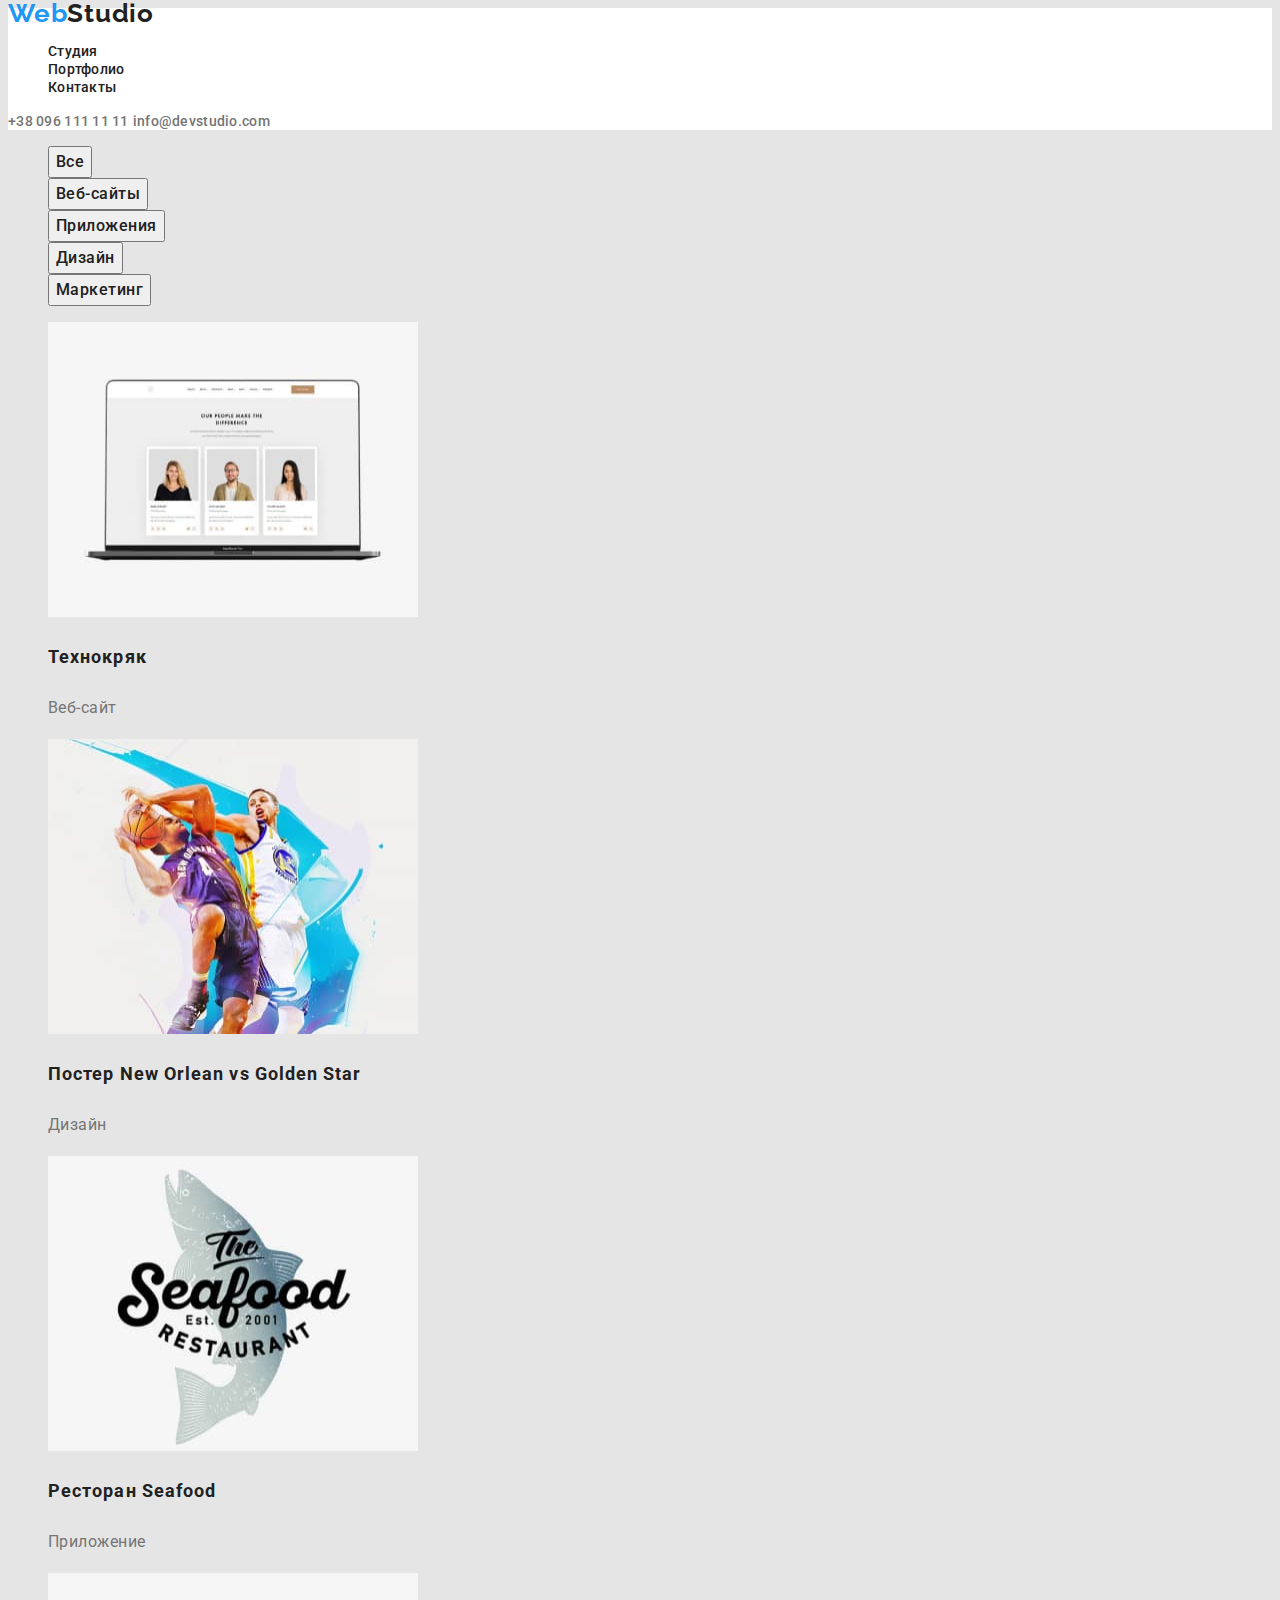
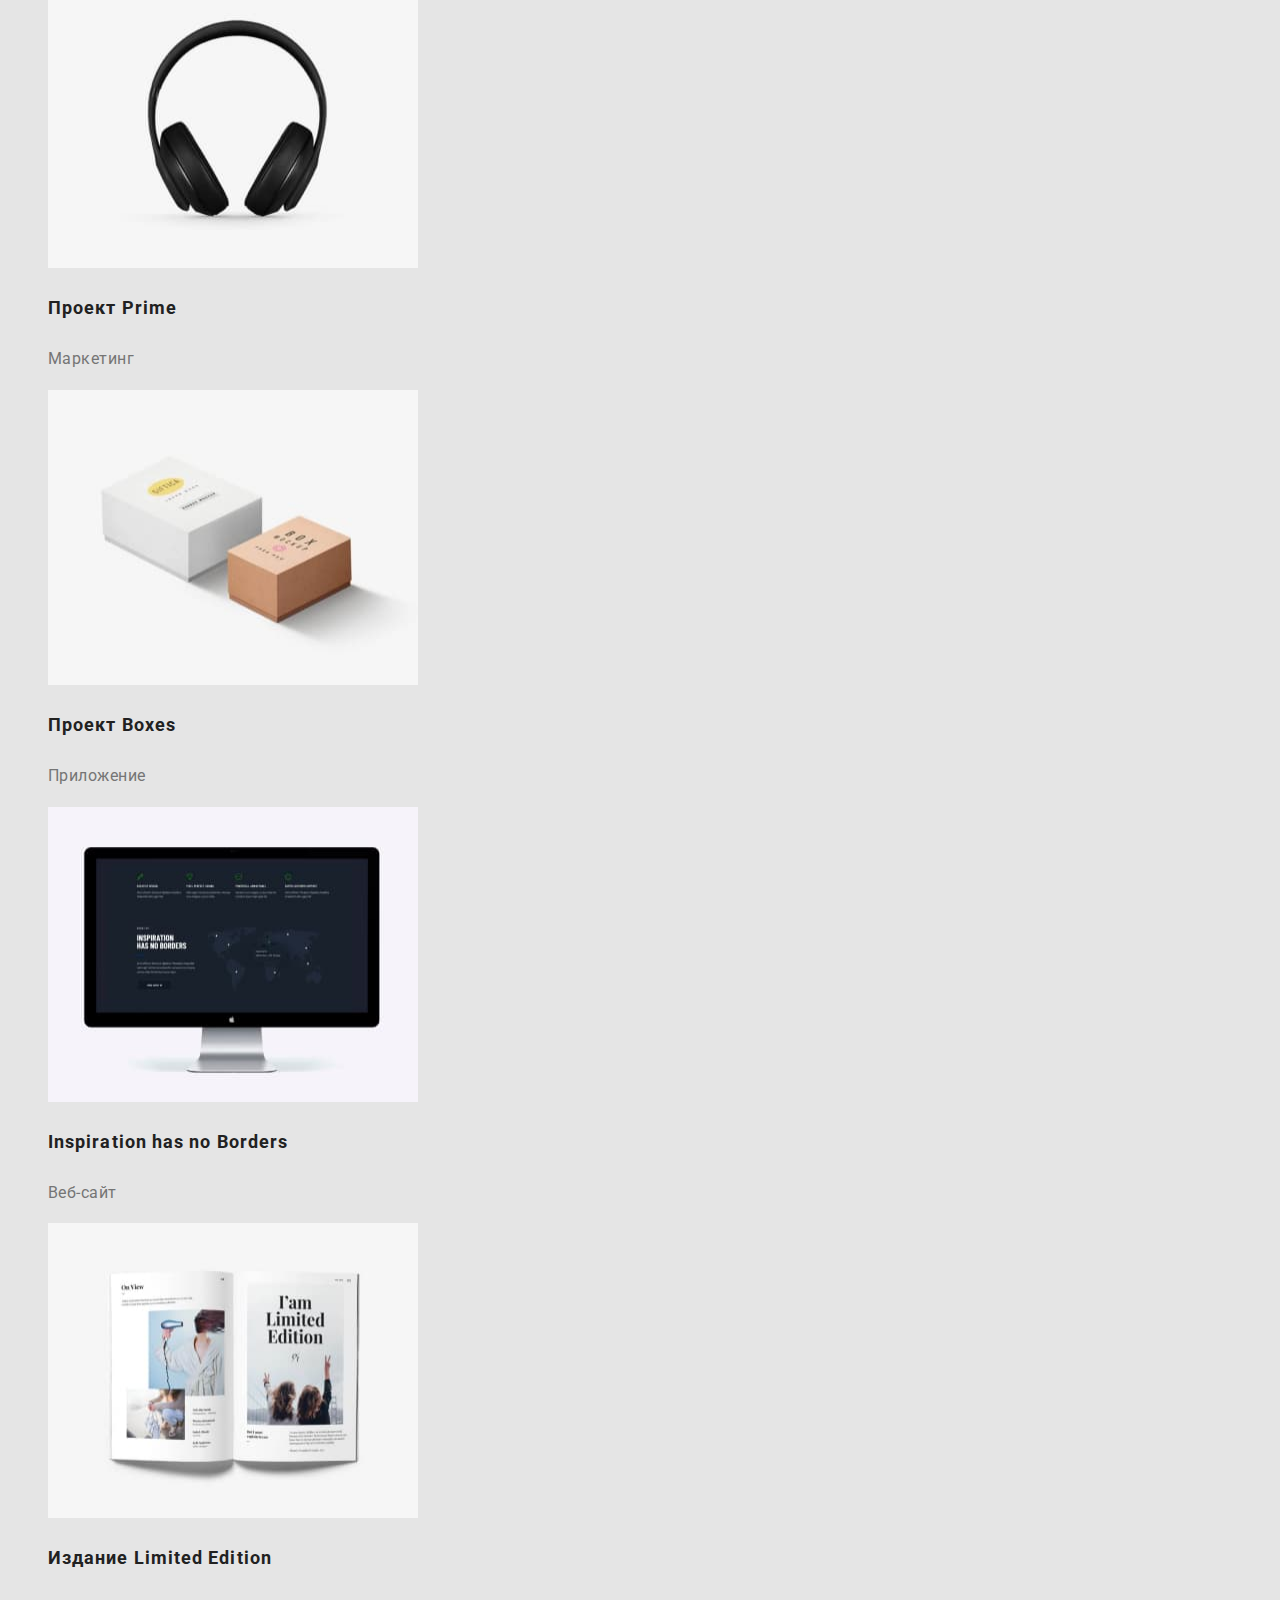
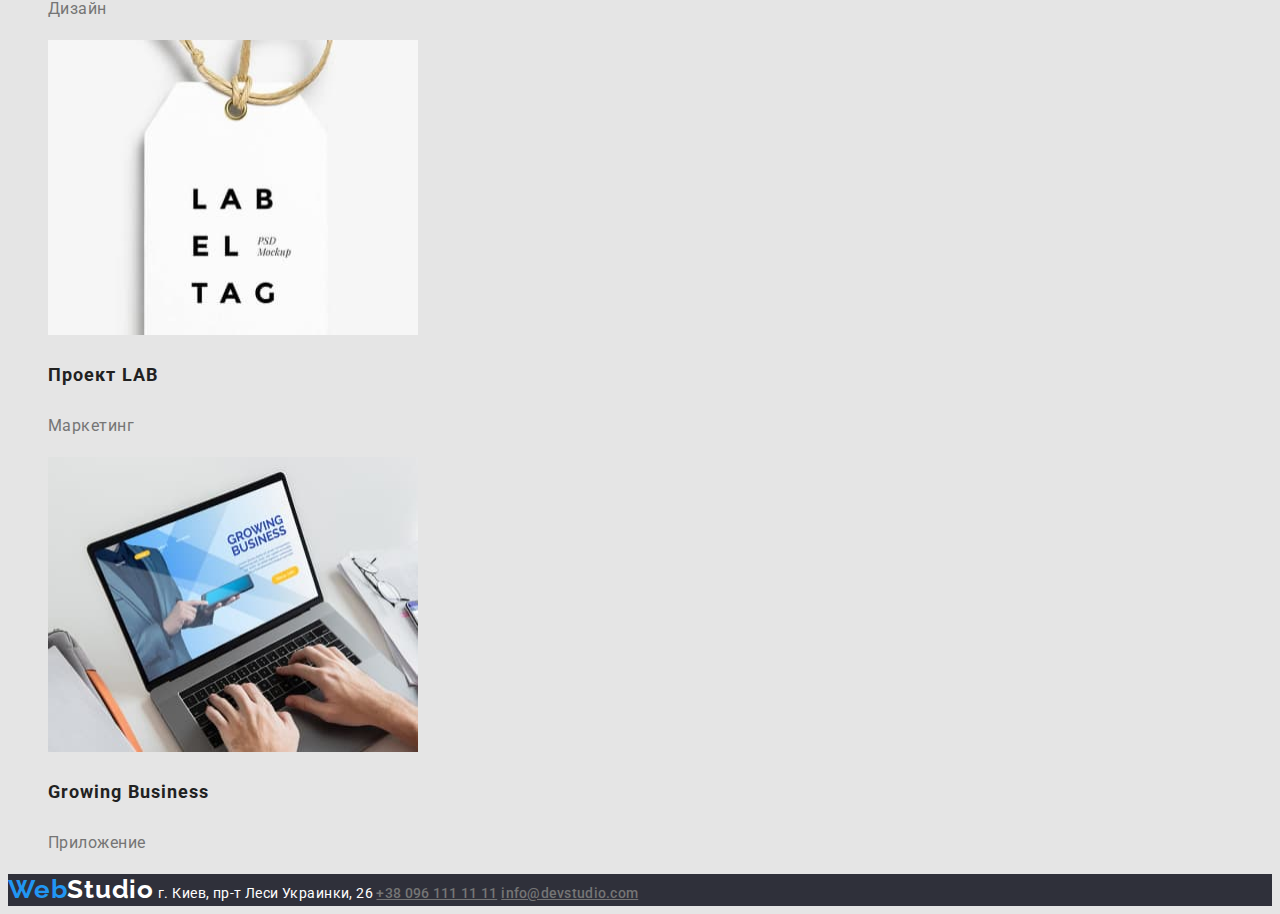
==== portfolio.html @ 03fbde56 "add portfolio styles" ====
<!DOCTYPE html>
<html lang="ru">
<head>
    <meta charset="UTF-8">
    <meta http-equiv="X-UA-Compatible" content="IE=edge">
    <meta name="viewport" content="width=device-width, initial-scale=1.0">
    <title>WebStudio</title>
    <link rel="preconnect" href="https://fonts.googleapis.com">
    <link rel="preconnect" href="https://fonts.gstatic.com" crossorigin>
    <link href="https://fonts.googleapis.com/css2?family=Raleway:wght@700&family=Roboto:wght@400;500;700;900&display=swap"
        rel="stylesheet">
    <link rel="stylesheet" href="./css/styles.css">
</head>
<body>
    <header class="header">
        <a class="link logo" href=""><span class="logo-color">Web</span>Studio</a>
        <nav class="header-nav">
            <ul class="list header-list">
                <li class="header-item"><a class="link header-link" href="/index.html">Студия</a></li>
                <li class="header-item"><a class="link header-link" href="/portfolio.html">Портфолио</a></li>
                <li class="header-item"><a class="link header-link" href="">Контакты</a></li>
            </ul>
        </nav>
    
        <div>
    
            <a class="link link-tel" href="tel:+38 096 111 11 11">+38 096 111 11 11</a>
            <a class="link link-mail" href="info@devstudio.com">info@devstudio.com</a>
        </div>
    
    </header>


    <main class="portfolio">
        <section>
            <ul class="list">
                <li><button type="button" class="portfolio-btn" >Все</button></li>
                <li><button type="button" class="portfolio-btn" >Веб-сайты</button></li>
                <li><button type="button" class="portfolio-btn" >Приложения</button></li>
                <li><button type="button" class="portfolio-btn" >Дизайн</button></li>
                <li><button type="button" class="portfolio-btn" >Маркетинг</button></li>
            </ul>
        </section>

        <section>
            <ul class="list">
                <li>
                    <img src="./images/notebook.jpg" alt="notebook" width="370" height="295">
                    <p class="portfolio-title" >Технокряк</p>
                    <p class="portfolio-text" >Веб-сайт</p>
                </li>
                <li>
                    <img src="./images/basketball.jpg" alt="basketball" width="370" height="295">
                    <p class="portfolio-title" >Постер New Orlean vs Golden Star</p>
                    <p class="portfolio-text" >Дизайн</p>
                </li>
                <li>
                    <img src="./images/restaurant.jpg" alt="restaurant" width="370" height="295">
                    <p class="portfolio-title" >Ресторан Seafood</p>
                    <p class="portfolio-text" >Приложение</p>
                </li>
                <li>
                    <img src="./images/earphone.jpg" alt="earphone" width="370" height="295">
                    <p class="portfolio-title" >Проект Prime</p>
                    <p class="portfolio-text" >Маркетинг</p>
                </li>
                <li>
                    <img src="./images/boxes.jpg" alt="boxes" width="370" height="295">
                    <p class="portfolio-title" >Проект Boxes</p>
                    <p class="portfolio-text" >Приложение</p>
                </li>
                <li>
                    <img src="./images/monitor.jpg" alt="monitor" width="370" height="295">
                    <p class="portfolio-title" >Inspiration has no Borders</p>
                    <p class="portfolio-text" >Веб-сайт</p>
                </li>
                <li>
                    <img src="./images/book.jpg" alt="book" width="370" height="295">
                    <p class="portfolio-title" >Издание Limited Edition</p>
                    <p class="portfolio-text" >Дизайн</p>
                </li>
                <li>
                    <img src="./images/label.jpg" alt="label" width="370" height="295">
                    <p class="portfolio-title" >Проект LAB</p>
                    <p class="portfolio-text" >Маркетинг</p>
                </li>
                <li>
                    <img src="./images/netbook.jpg" alt="netbook" width="370" height="295">
                    <p class="portfolio-title" >Growing Business</p>
                    <p class="portfolio-text" >Приложение</p>
                </li>
                
            </ul>
        </section>

    </main>


    <footer class="footer">
        <a class="link footer-logo" href=""><span class="logo-color">Web</span>Studio</a>
        <a class="link-adress">г. Киев, пр-т Леси Украинки, 26</address>
    
            <a class="link-tel" href="tel:+38 096 111 11 11">+38 096 111 11 11</a>
    
            <a class="link-mail" href="info@devstudio.com">info@devstudio.com</a>
    
    </footer>
</body>
</html>
---- css/styles.css ----
.list {
  list-style: none;
}

.link {
  text-decoration: none;
}

:root {
  --header-color: #212121;
  --first-title-color: #ffffff;
  --second-title-color: #212121;
  --accent-color: #2196f3;
  --logo-color: #2196f3;
}

body {
  background-color: #e5e5e5;
}

/* -------------------------Header----------------------- */

.header {
  background-color: white;
}

.logo {
  font-family: Raleway;
  font-style: normal;
  font-weight: bold;
  font-size: 26px;
  line-height: 1.19px;

  letter-spacing: 0.03em;

  color: var(--header-color);
}

.logo-color {
  color: var(--logo-color);
}

.header-link {
  font-family: Roboto;
  font-style: normal;
  font-weight: 500;
  font-size: 14px;
  line-height: 1.14;
  letter-spacing: 0.02em;

  color: #212121;
}

.link-tel,
.link-mail {
  color: #757575;
  font-family: Roboto;
  font-style: normal;
  font-weight: 500;
  font-size: 14px;
  line-height: 1.14;
  letter-spacing: 0.02em;
}

.header-link:hover,
.header-link:focus,
.link-tel:hover,
.link-mail:hover {
  color: var(--accent-color);
}

.link-mail {
}

.link-tel {
}

.under-header {
  background-color: #2f303a;
}

.under-header-h1 {
  font-family: Roboto;
  font-style: normal;
  font-weight: 900;
  font-size: 44px;
  line-height: 1.36;
  text-align: center;
  letter-spacing: 0.06em;
  text-transform: uppercase;
  color: var(--first-title-color);
}

.under-header-btn {
  font-family: Roboto;
  font-style: normal;
  font-weight: bold;
  font-size: 16px;
  line-height: 1.87px;
  display: flex;
  align-items: center;
  text-align: center;
  letter-spacing: 0.06em;
  background-color: var(--accent-color);
  color: var(--first-title-color);
}

.under-header-btn:hover {
  background-color: #188ce8;
}

.section-item {
  font-family: Roboto;
  font-style: normal;
  font-weight: bold;
  font-size: 14px;
  line-height: 1.14px;
  letter-spacing: 0.03em;
  text-transform: uppercase;

  color: var(--second-title-color);
}

.section-text {
  font-family: Roboto;
  font-style: normal;
  font-weight: normal;
  font-size: 14px;
  line-height: 1.71px;

  letter-spacing: 0.03em;

  color: #757575;
}

.activity-title {
  font-family: Roboto;
  font-style: normal;
  font-weight: bold;
  font-size: 36px;
  line-height: 42px;
  text-align: center;
  letter-spacing: 0.03em;

  color: var(--second-title-color);
}

.team-title {
  font-family: Roboto;
  font-style: normal;
  font-weight: bold;
  font-size: 36px;
  line-height: 1.17;
  text-align: center;
  letter-spacing: 0.03em;

  color: var(--second-title-color);
}

.team-name {
  font-family: Roboto;
  font-style: normal;
  font-weight: 500;
  font-size: 16px;
  line-height: 1.19;
  text-align: center;
  letter-spacing: 0.03em;

  color: var(--second-title-color);
}

.team-position {
  font-family: Roboto;
  font-style: normal;
  font-weight: normal;
  font-size: 16px;
  line-height: 1.19px;
  text-align: center;
  letter-spacing: 0.03em;

  color: #757575;
}

/*--------------------FOOTER-----------------------*/

.footer {
  background-color: #2f303a;
}

.footer-logo {
  font-family: Raleway;
  font-style: normal;
  font-weight: bold;
  font-size: 26px;
  line-height: 1.19;
  letter-spacing: 0.03em;
  color: var(--first-title-color);
}

.footer {
  color: var(--second-title-color);
}

.link-adress {
  font-family: Roboto;
  font-style: normal;
  font-weight: normal;
  font-size: 14px;
  line-height: 1.71;
  letter-spacing: 0.03em;

  color: var(--first-title-color);
}

.footer link-tel,
.footer link-mail {
  font-family: Roboto;
  font-style: normal;
  font-weight: normal;
  font-size: 14px;
  line-height: 1.71px;

  letter-spacing: 0.03em;

  color: rgba(255, 255, 255, 0.6);
}

.footer-link-tel:hover,
.footer-link-mail:hover {
  color: var(--accent-color);
}

/*----------------------------PORTFOLIO----------------------------------*/

.portfolio-title {
  font-family: Roboto;
  font-style: normal;
  font-weight: bold;
  font-size: 18px;
  line-height: 2;
  letter-spacing: 0.06em;

  color: #212121;
}

.portfolio-text {
  font-family: Roboto;
  font-style: normal;
  font-weight: normal;
  font-size: 16px;
  line-height: 1.87;
  letter-spacing: 0.03em;

  color: #757575;
}

.portfolio-btn {
  font-family: Roboto;
  font-style: normal;
  font-weight: 500;
  font-size: 16px;
  line-height: 26px;
  /* identical to box height, or 162% */

  text-align: center;
  letter-spacing: 0.03em;

  color: #212121;
}

.portfolio-btn:hover {
  color: #ffffff;
  background: #2196f3;
  box-shadow: 0px 3px 1px rgba(0, 0, 0, 0.1), 0px 1px 2px rgba(0, 0, 0, 0.08),
    0px 2px 2px rgba(0, 0, 0, 0.12);
  border-radius: 4px;
}
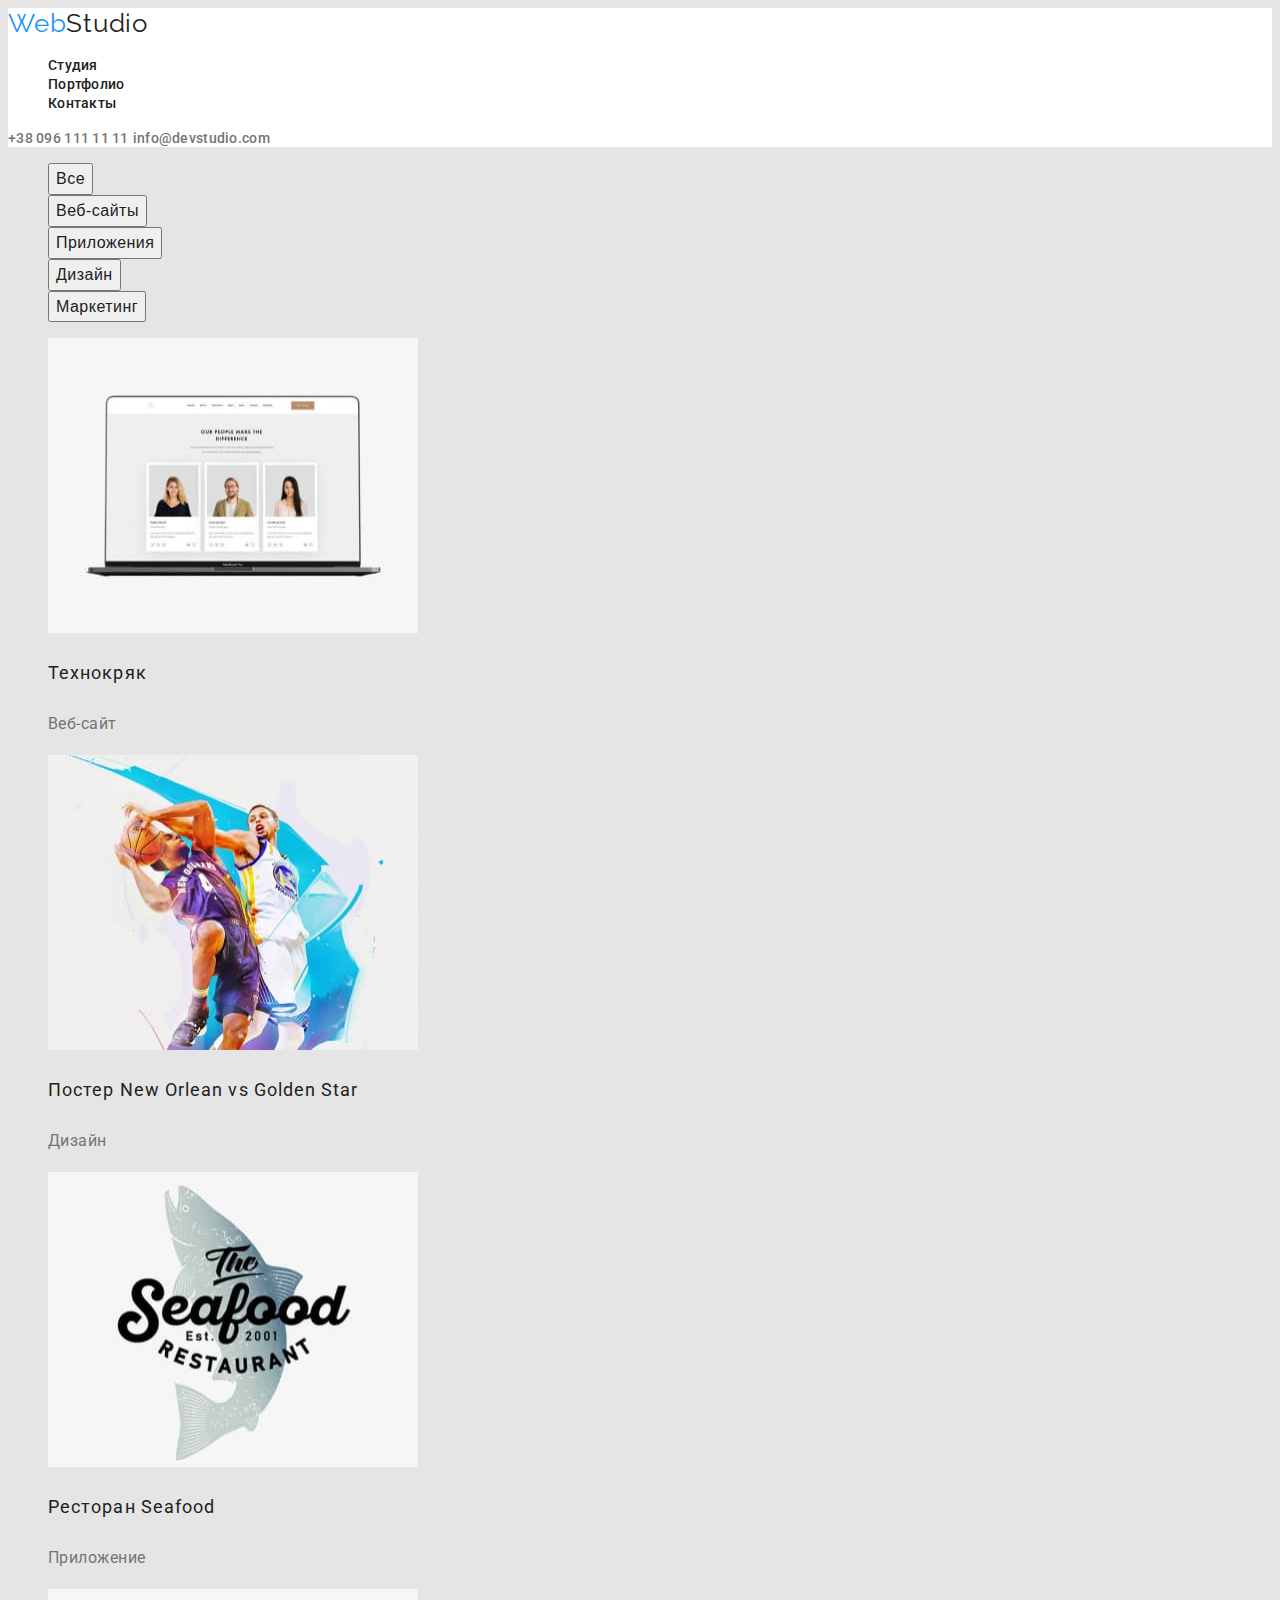
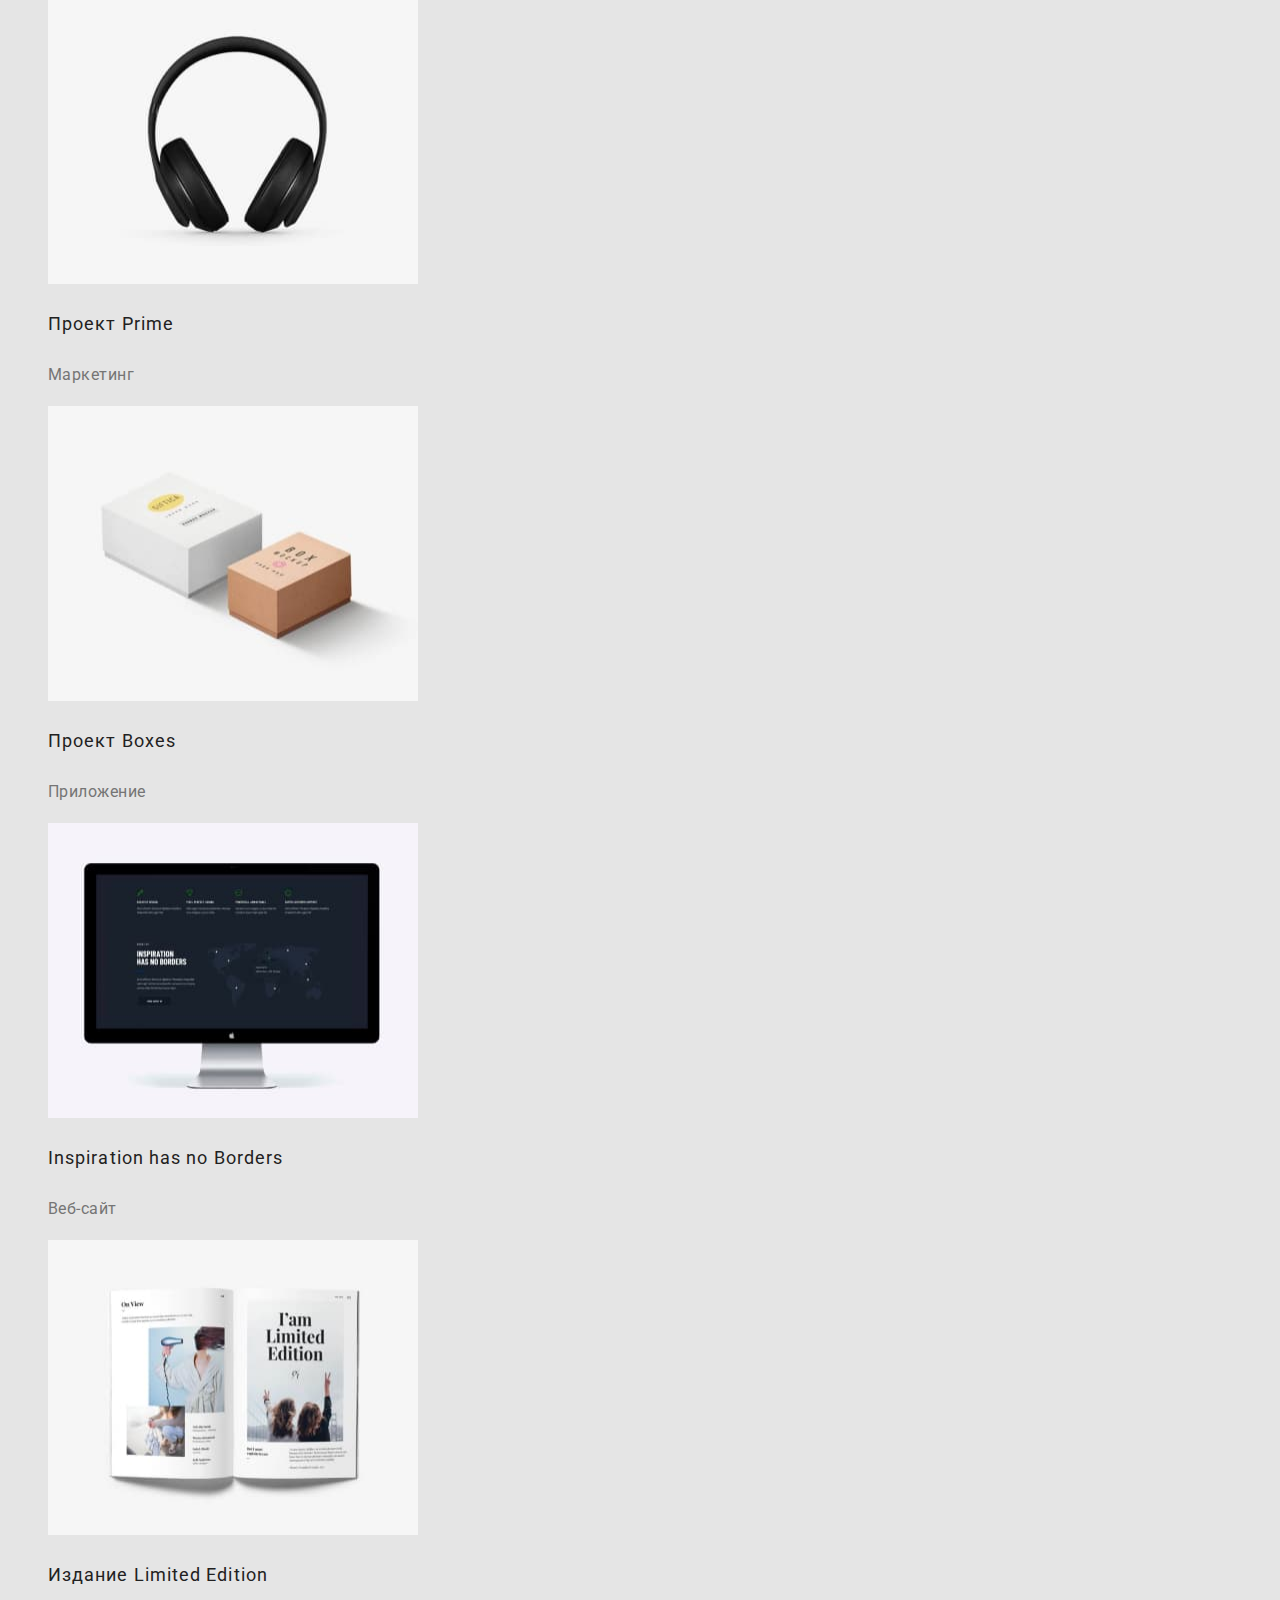
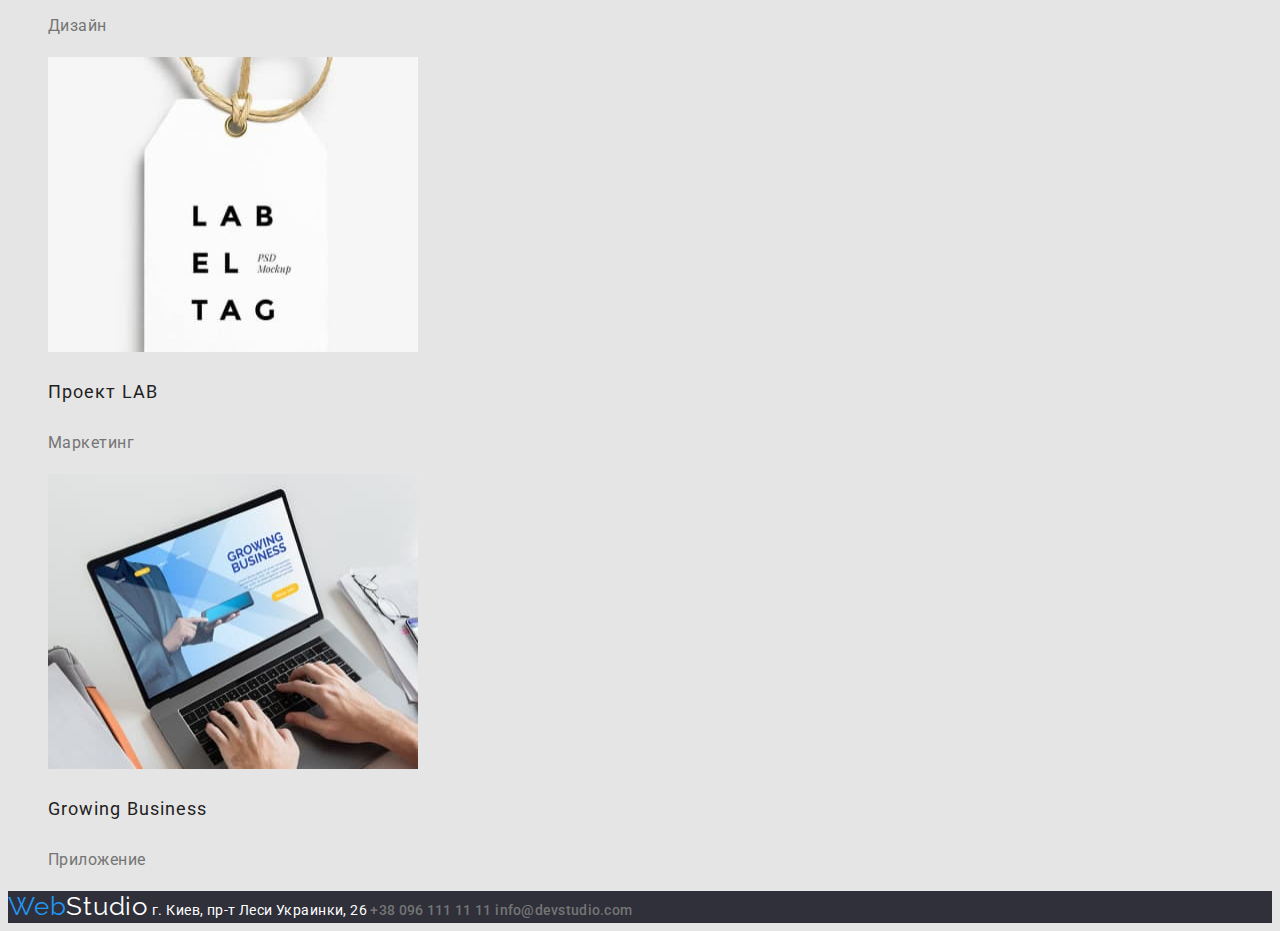
==== commit 69dce306: "cheng: line-height; del: font-style  font-weight" ====
--- a/portfolio.html
+++ b/portfolio.html
@@ -40,9 +40,7 @@
                 <li><button type="button" class="portfolio-btn" >Дизайн</button></li>
                 <li><button type="button" class="portfolio-btn" >Маркетинг</button></li>
             </ul>
-        </section>
-
-        <section>
+        
             <ul class="list">
                 <li>
                     <img src="./images/notebook.jpg" alt="notebook" width="370" height="295">
@@ -100,10 +98,9 @@
         <a class="link footer-logo" href=""><span class="logo-color">Web</span>Studio</a>
         <a class="link-adress">г. Киев, пр-т Леси Украинки, 26</address>
     
-            <a class="link-tel" href="tel:+38 096 111 11 11">+38 096 111 11 11</a>
-    
-            <a class="link-mail" href="info@devstudio.com">info@devstudio.com</a>
-    
+            <a class="link link-tel" href="tel:+38 096 111 11 11">+38 096 111 11 11</a>
+            
+            <a class="link link-mail" href="info@devstudio.com">info@devstudio.com</a>
     </footer>
 </body>
 </html>--- a/css/styles.css
+++ b/css/styles.css
@@ -16,6 +16,7 @@
 
 body {
   background-color: #e5e5e5;
+  font-family: Roboto;
 }
 
 /* -------------------------Header----------------------- */
@@ -26,10 +27,8 @@
 
 .logo {
   font-family: Raleway;
-  font-style: normal;
-  font-weight: bold;
   font-size: 26px;
-  line-height: 1.19px;
+  line-height: 1.19;
 
   letter-spacing: 0.03em;
 
@@ -41,8 +40,6 @@
 }
 
 .header-link {
-  font-family: Roboto;
-  font-style: normal;
   font-weight: 500;
   font-size: 14px;
   line-height: 1.14;
@@ -54,8 +51,6 @@
 .link-tel,
 .link-mail {
   color: #757575;
-  font-family: Roboto;
-  font-style: normal;
   font-weight: 500;
   font-size: 14px;
   line-height: 1.14;
@@ -80,8 +75,6 @@
 }
 
 .under-header-h1 {
-  font-family: Roboto;
-  font-style: normal;
   font-weight: 900;
   font-size: 44px;
   line-height: 1.36;
@@ -92,11 +85,8 @@
 }
 
 .under-header-btn {
-  font-family: Roboto;
-  font-style: normal;
-  font-weight: bold;
-  font-size: 16px;
-  line-height: 1.87px;
+  font-size: 16px;
+  line-height: 1.87;
   display: flex;
   align-items: center;
   text-align: center;
@@ -110,11 +100,8 @@
 }
 
 .section-item {
-  font-family: Roboto;
-  font-style: normal;
-  font-weight: bold;
-  font-size: 14px;
-  line-height: 1.14px;
+  font-size: 14px;
+  line-height: 1.14;
   letter-spacing: 0.03em;
   text-transform: uppercase;
 
@@ -122,11 +109,8 @@
 }
 
 .section-text {
-  font-family: Roboto;
-  font-style: normal;
-  font-weight: normal;
-  font-size: 14px;
-  line-height: 1.71px;
+  font-size: 14px;
+  line-height: 1.71;
 
   letter-spacing: 0.03em;
 
@@ -134,11 +118,8 @@
 }
 
 .activity-title {
-  font-family: Roboto;
-  font-style: normal;
-  font-weight: bold;
   font-size: 36px;
-  line-height: 42px;
+  line-height: 1.16;
   text-align: center;
   letter-spacing: 0.03em;
 
@@ -146,9 +127,6 @@
 }
 
 .team-title {
-  font-family: Roboto;
-  font-style: normal;
-  font-weight: bold;
   font-size: 36px;
   line-height: 1.17;
   text-align: center;
@@ -158,8 +136,6 @@
 }
 
 .team-name {
-  font-family: Roboto;
-  font-style: normal;
   font-weight: 500;
   font-size: 16px;
   line-height: 1.19;
@@ -170,11 +146,8 @@
 }
 
 .team-position {
-  font-family: Roboto;
-  font-style: normal;
-  font-weight: normal;
-  font-size: 16px;
-  line-height: 1.19px;
+  font-size: 16px;
+  line-height: 1.19;
   text-align: center;
   letter-spacing: 0.03em;
 
@@ -189,8 +162,6 @@
 
 .footer-logo {
   font-family: Raleway;
-  font-style: normal;
-  font-weight: bold;
   font-size: 26px;
   line-height: 1.19;
   letter-spacing: 0.03em;
@@ -202,9 +173,6 @@
 }
 
 .link-adress {
-  font-family: Roboto;
-  font-style: normal;
-  font-weight: normal;
   font-size: 14px;
   line-height: 1.71;
   letter-spacing: 0.03em;
@@ -214,11 +182,8 @@
 
 .footer link-tel,
 .footer link-mail {
-  font-family: Roboto;
-  font-style: normal;
-  font-weight: normal;
-  font-size: 14px;
-  line-height: 1.71px;
+  font-size: 14px;
+  line-height: 1.71;
 
   letter-spacing: 0.03em;
 
@@ -233,9 +198,6 @@
 /*----------------------------PORTFOLIO----------------------------------*/
 
 .portfolio-title {
-  font-family: Roboto;
-  font-style: normal;
-  font-weight: bold;
   font-size: 18px;
   line-height: 2;
   letter-spacing: 0.06em;
@@ -244,9 +206,6 @@
 }
 
 .portfolio-text {
-  font-family: Roboto;
-  font-style: normal;
-  font-weight: normal;
   font-size: 16px;
   line-height: 1.87;
   letter-spacing: 0.03em;
@@ -255,13 +214,8 @@
 }
 
 .portfolio-btn {
-  font-family: Roboto;
-  font-style: normal;
-  font-weight: 500;
-  font-size: 16px;
-  line-height: 26px;
-  /* identical to box height, or 162% */
-
+  font-size: 16px;
+  line-height: 1.62;
   text-align: center;
   letter-spacing: 0.03em;
 
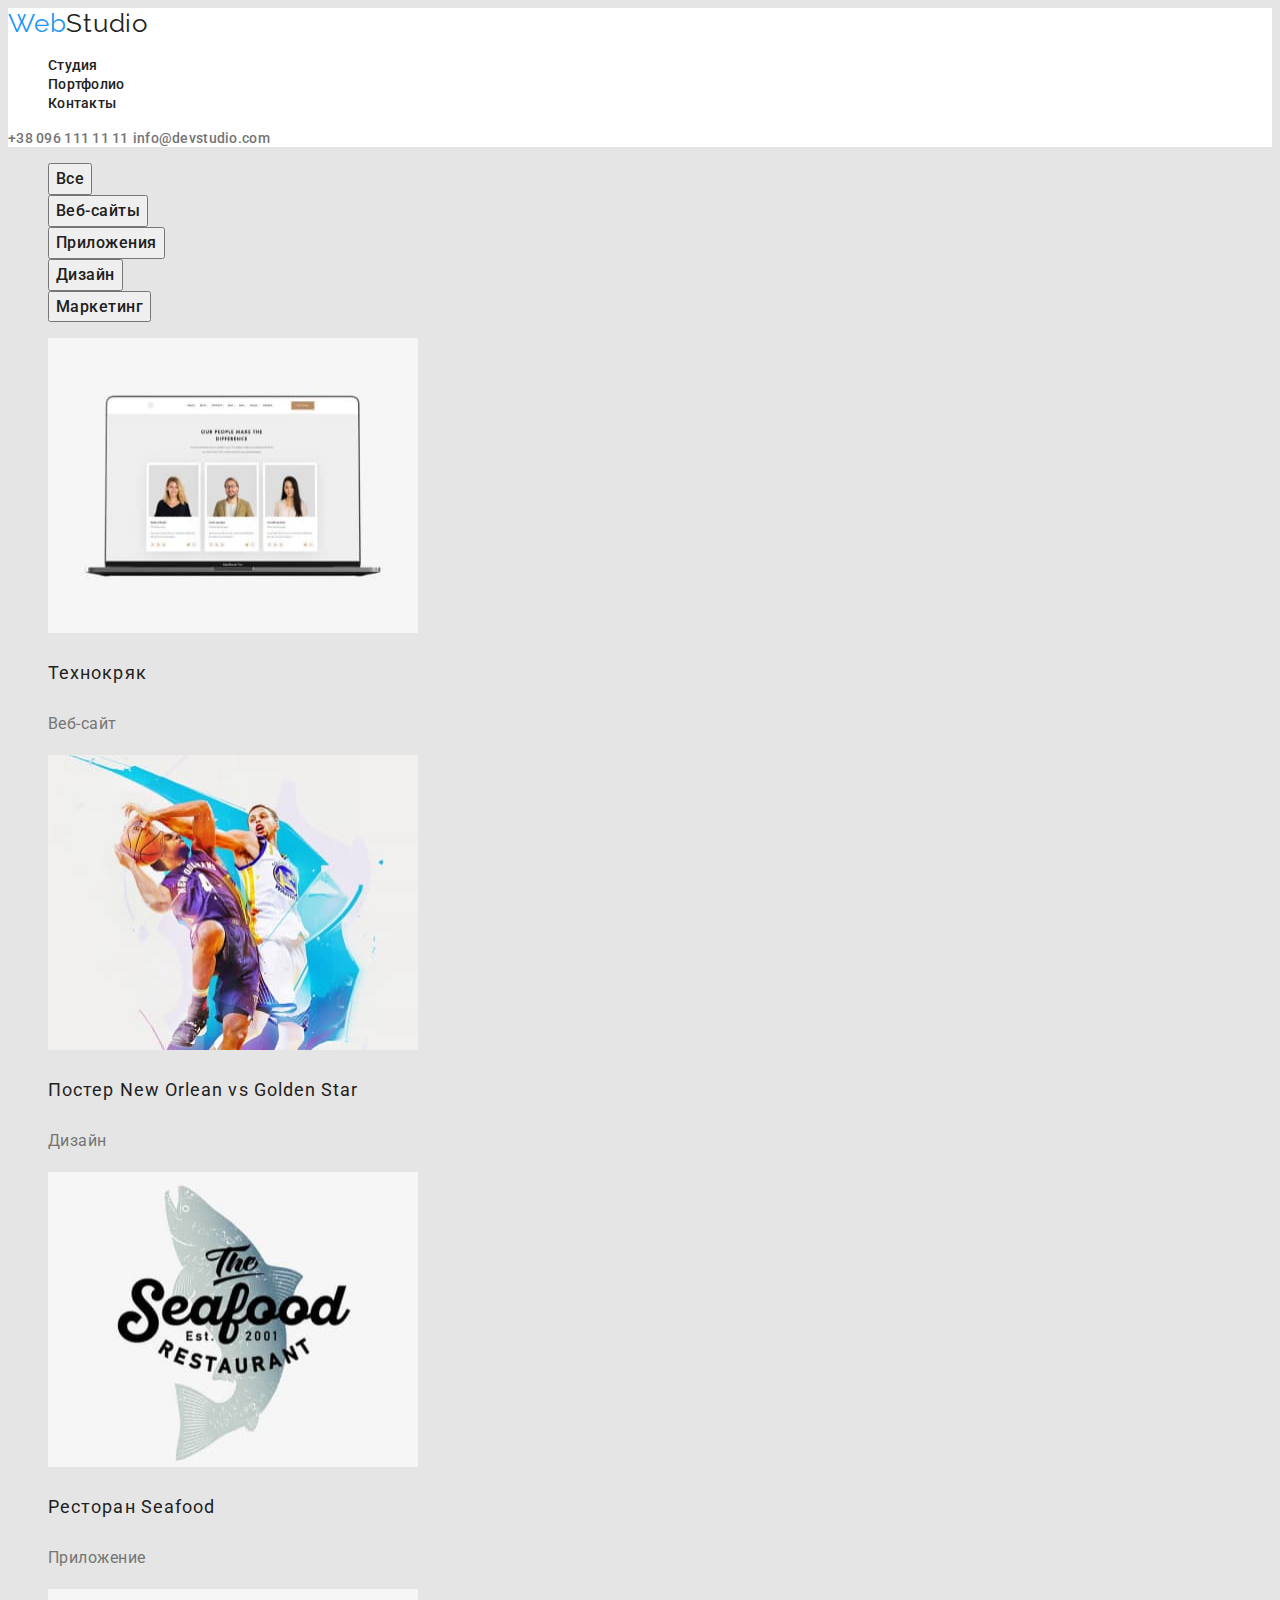
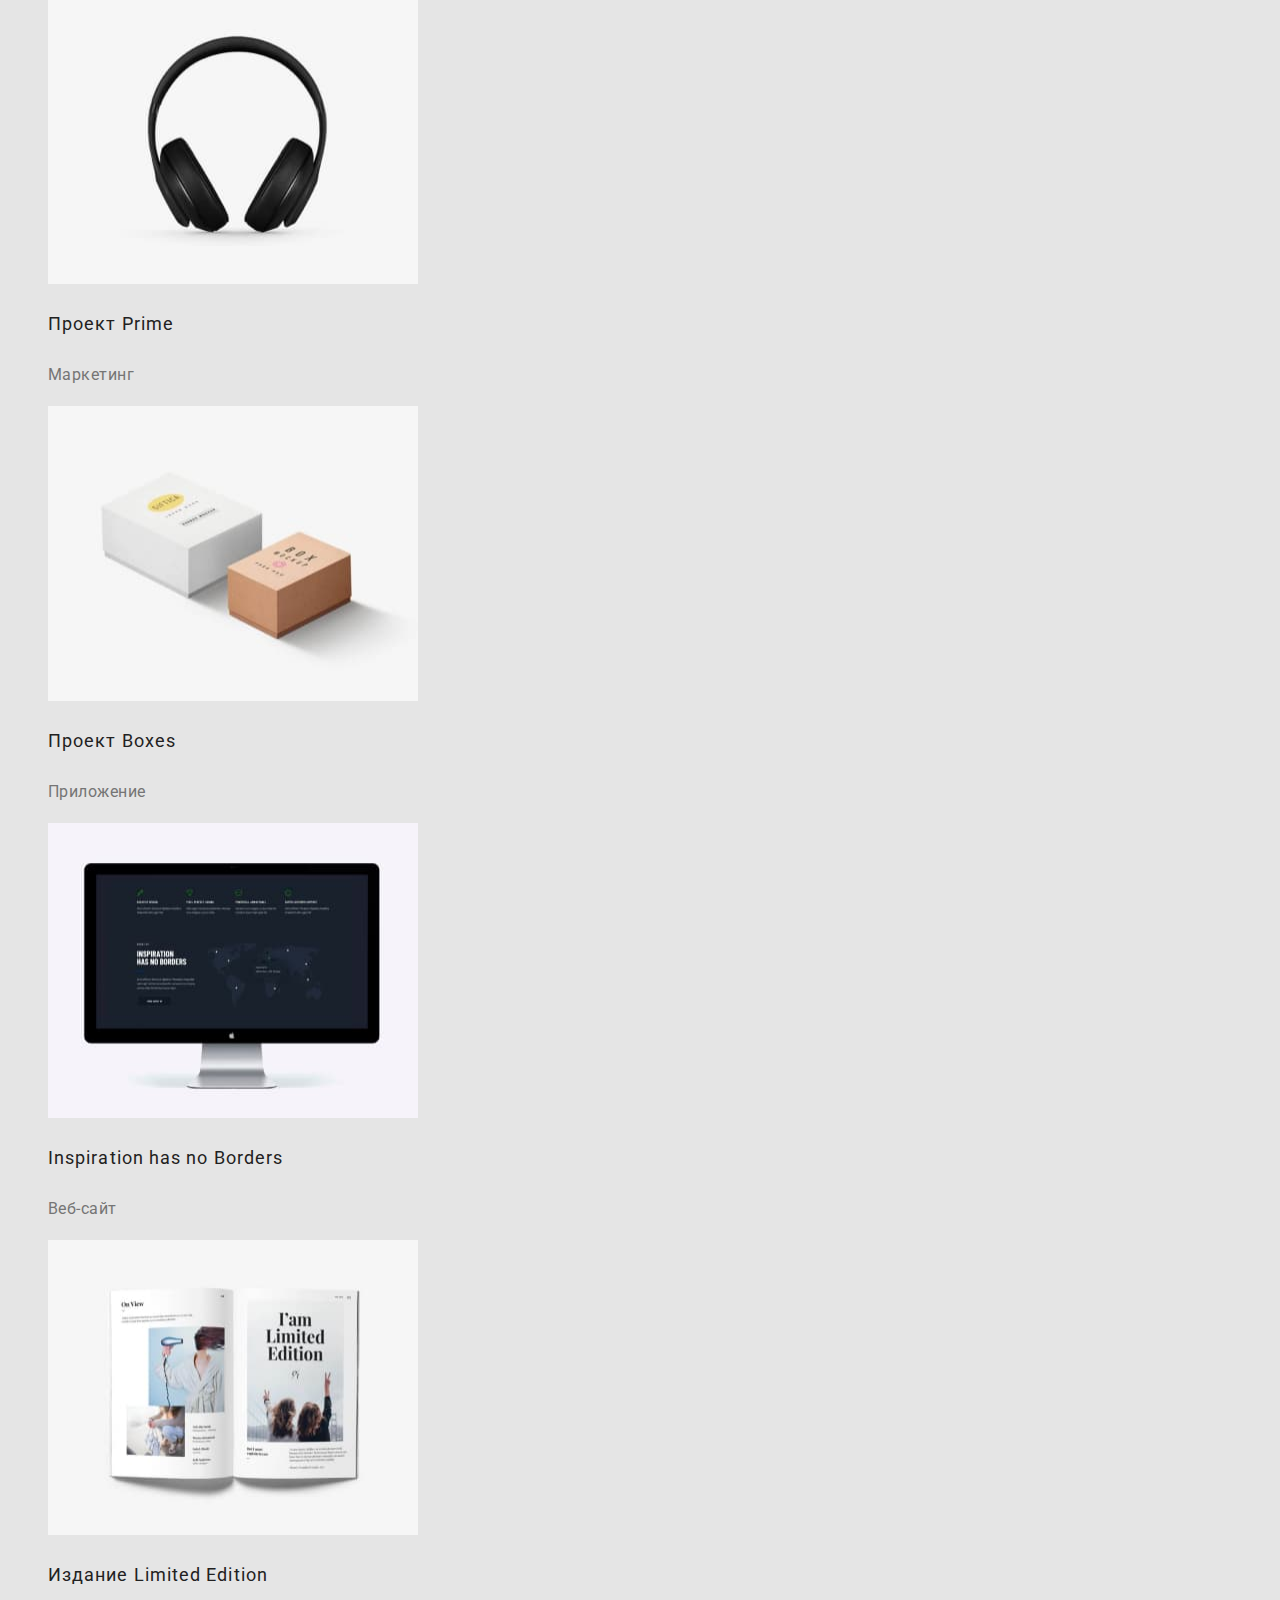
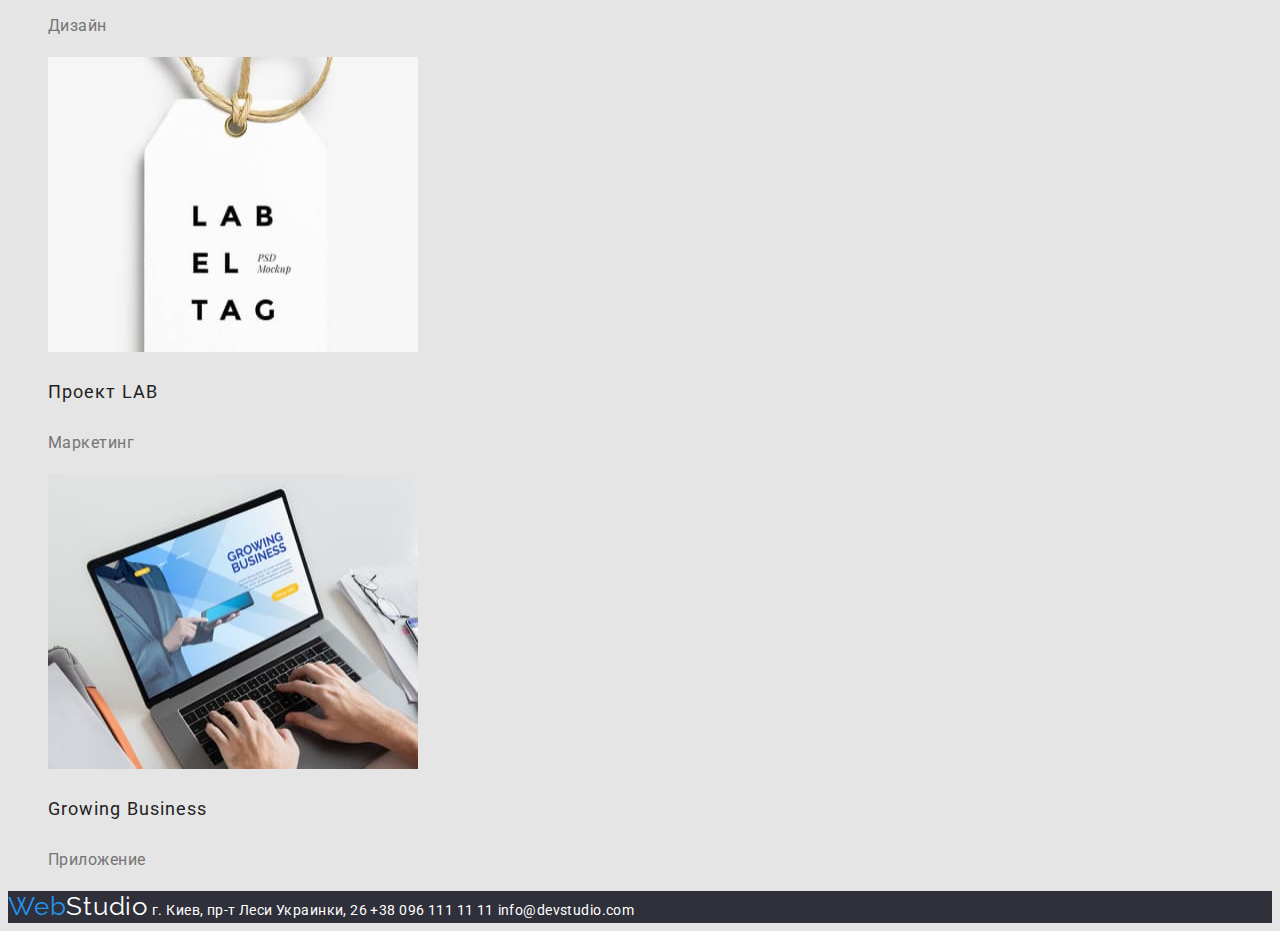
==== commit bc4480b5: "link + portfolio-btn" ====
--- a/portfolio.html
+++ b/portfolio.html
@@ -98,9 +98,9 @@
         <a class="link footer-logo" href=""><span class="logo-color">Web</span>Studio</a>
         <a class="link-adress">г. Киев, пр-т Леси Украинки, 26</address>
     
-            <a class="link link-tel" href="tel:+38 096 111 11 11">+38 096 111 11 11</a>
+            <a class="link footer-link-tel" href="tel:+38 096 111 11 11">+38 096 111 11 11</a>
             
-            <a class="link link-mail" href="info@devstudio.com">info@devstudio.com</a>
+            <a class="link footer-link-mail" href="info@devstudio.com">info@devstudio.com</a>
     </footer>
 </body>
 </html>--- a/css/styles.css
+++ b/css/styles.css
@@ -180,14 +180,14 @@
   color: var(--first-title-color);
 }
 
-.footer link-tel,
-.footer link-mail {
+.footer-link-tel,
+.footer-link-mail {
   font-size: 14px;
   line-height: 1.71;
 
   letter-spacing: 0.03em;
 
-  color: rgba(255, 255, 255, 0.6);
+  color: #ffffff;
 }
 
 .footer-link-tel:hover,
@@ -214,6 +214,8 @@
 }
 
 .portfolio-btn {
+  font-family: Roboto;
+  font-weight: 500;
   font-size: 16px;
   line-height: 1.62;
   text-align: center;
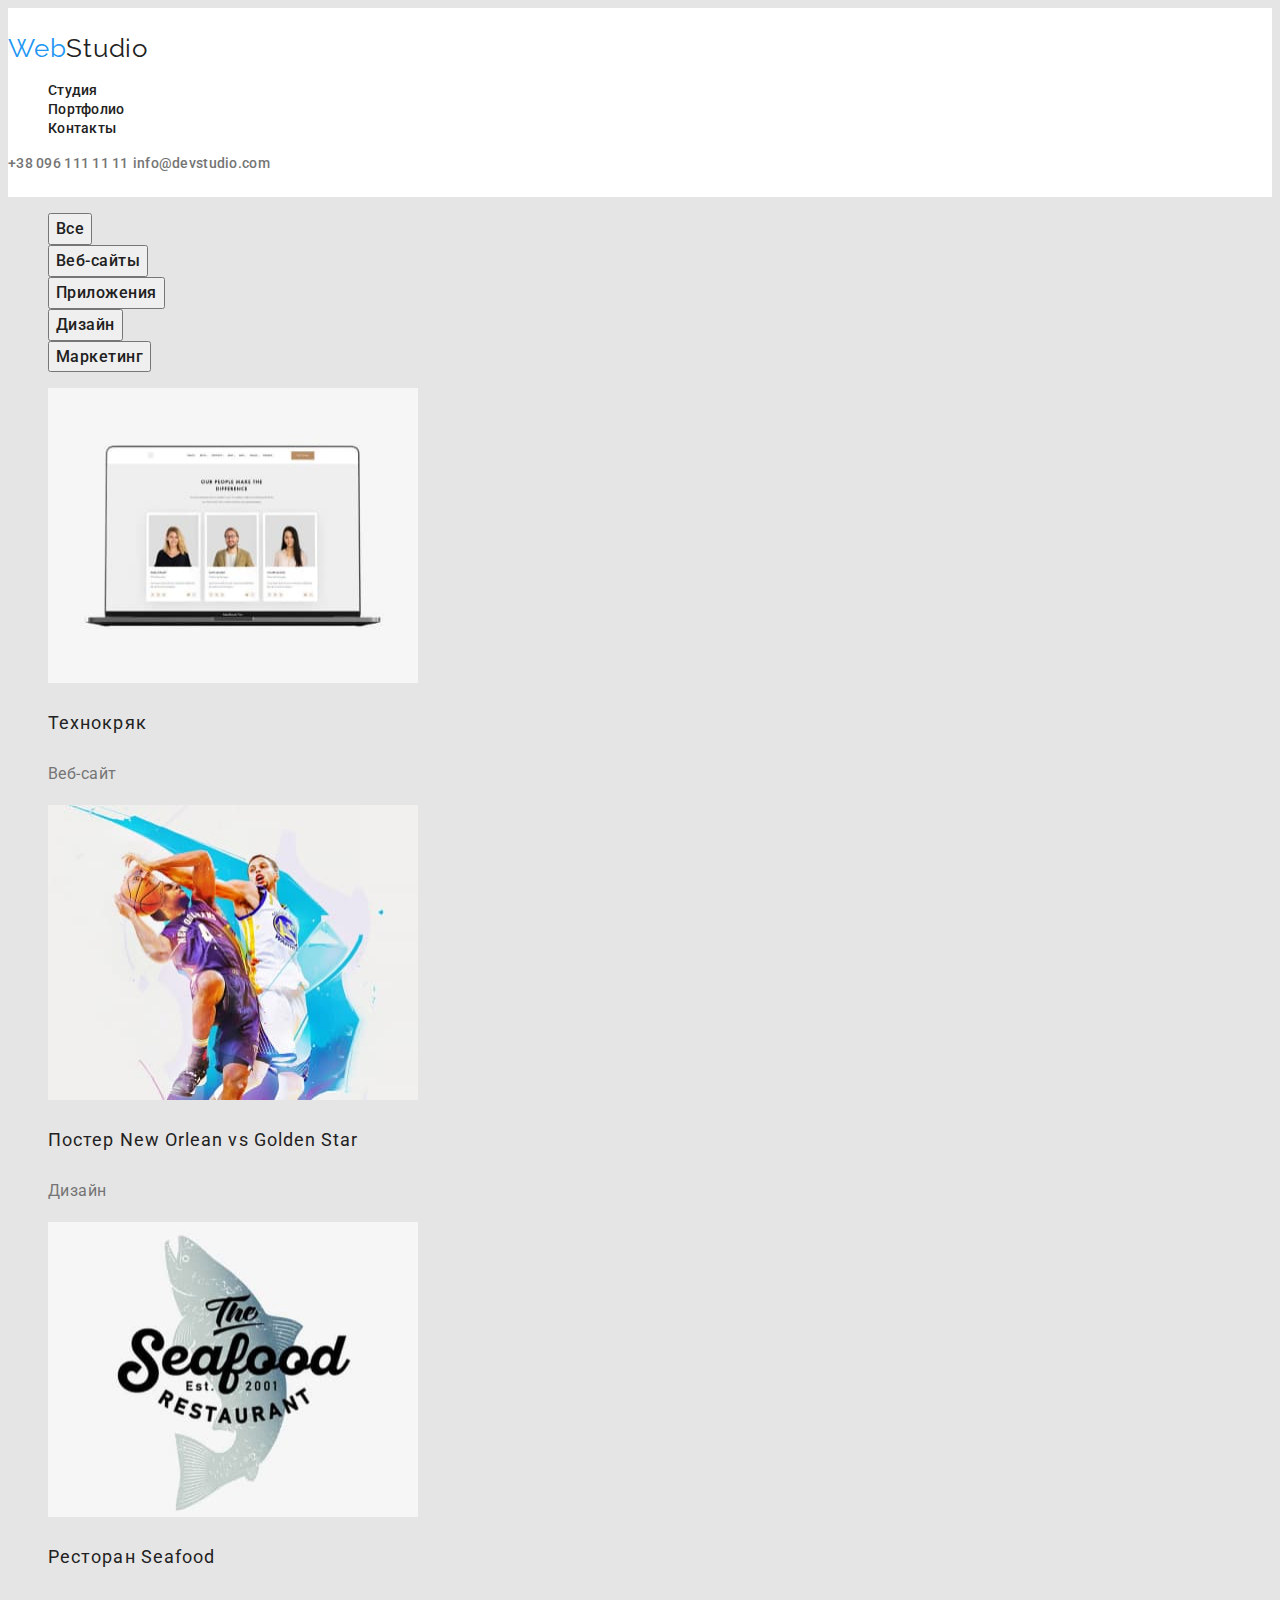
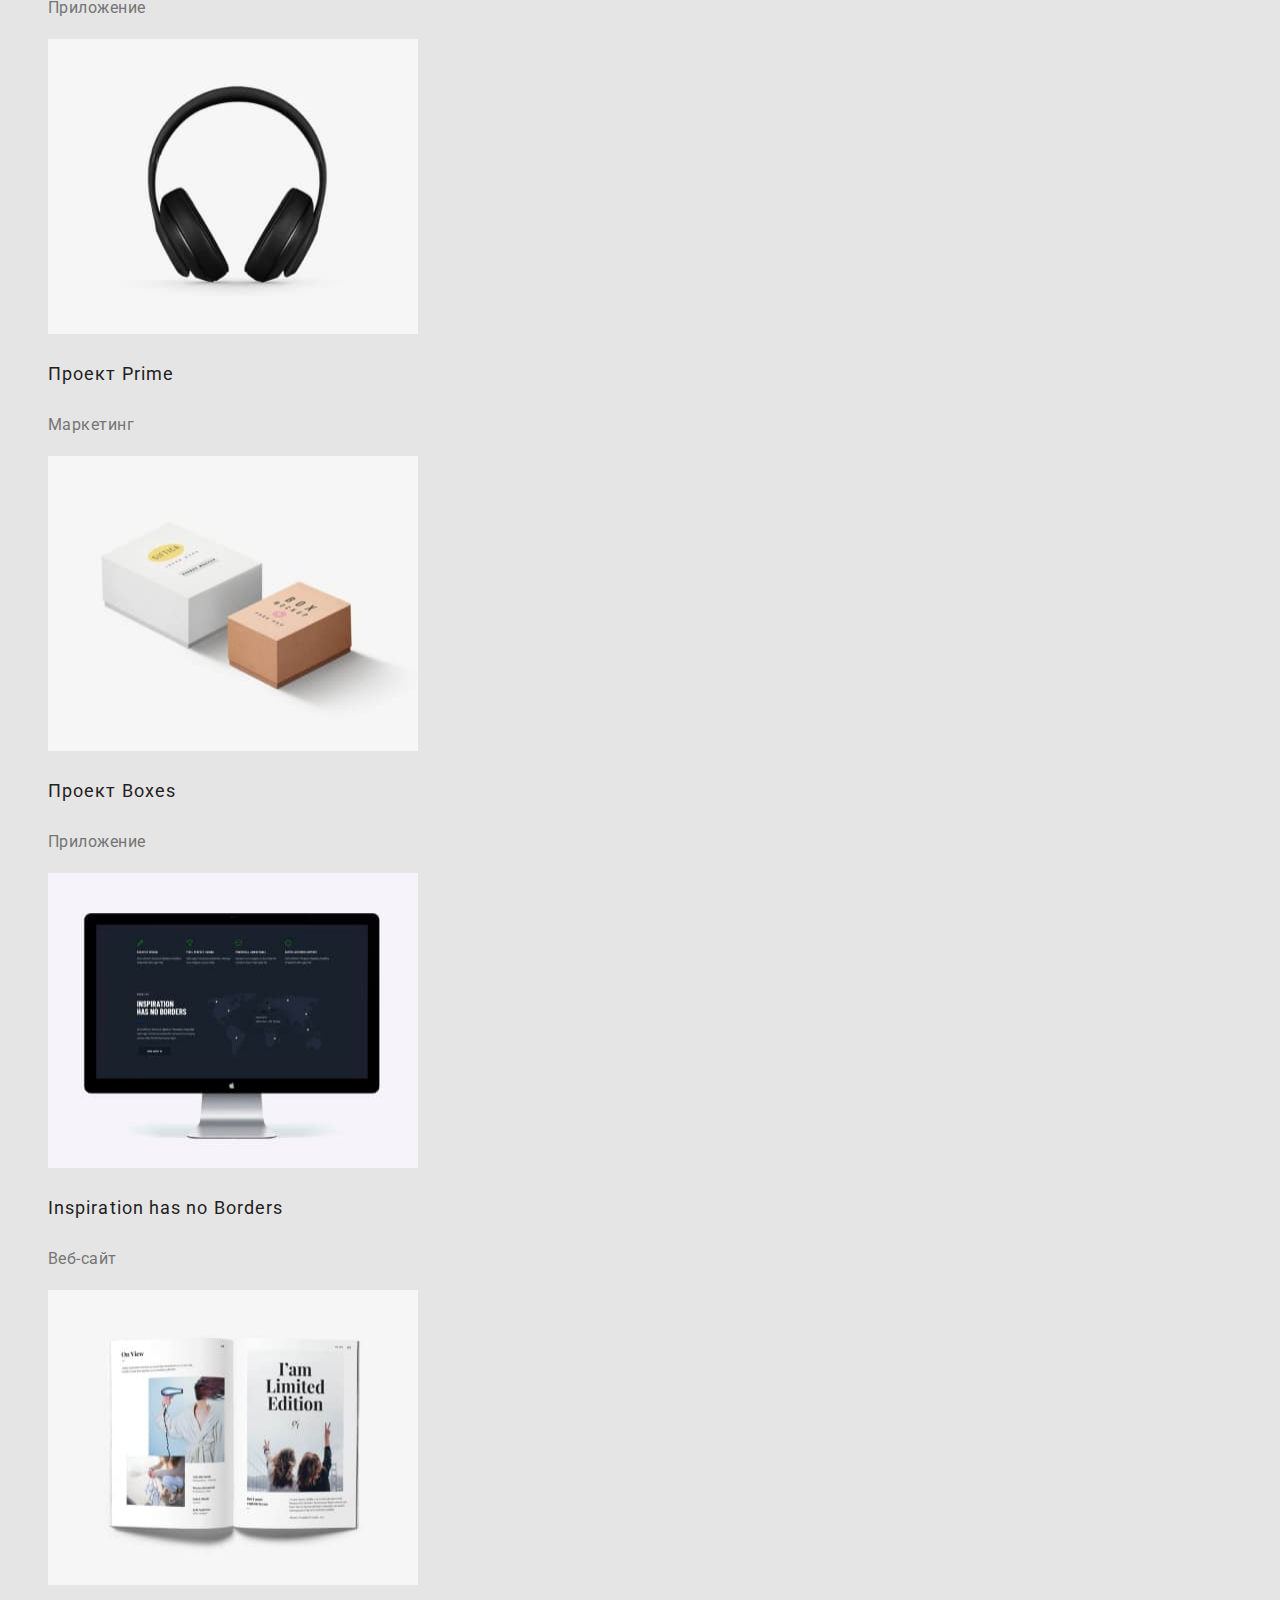
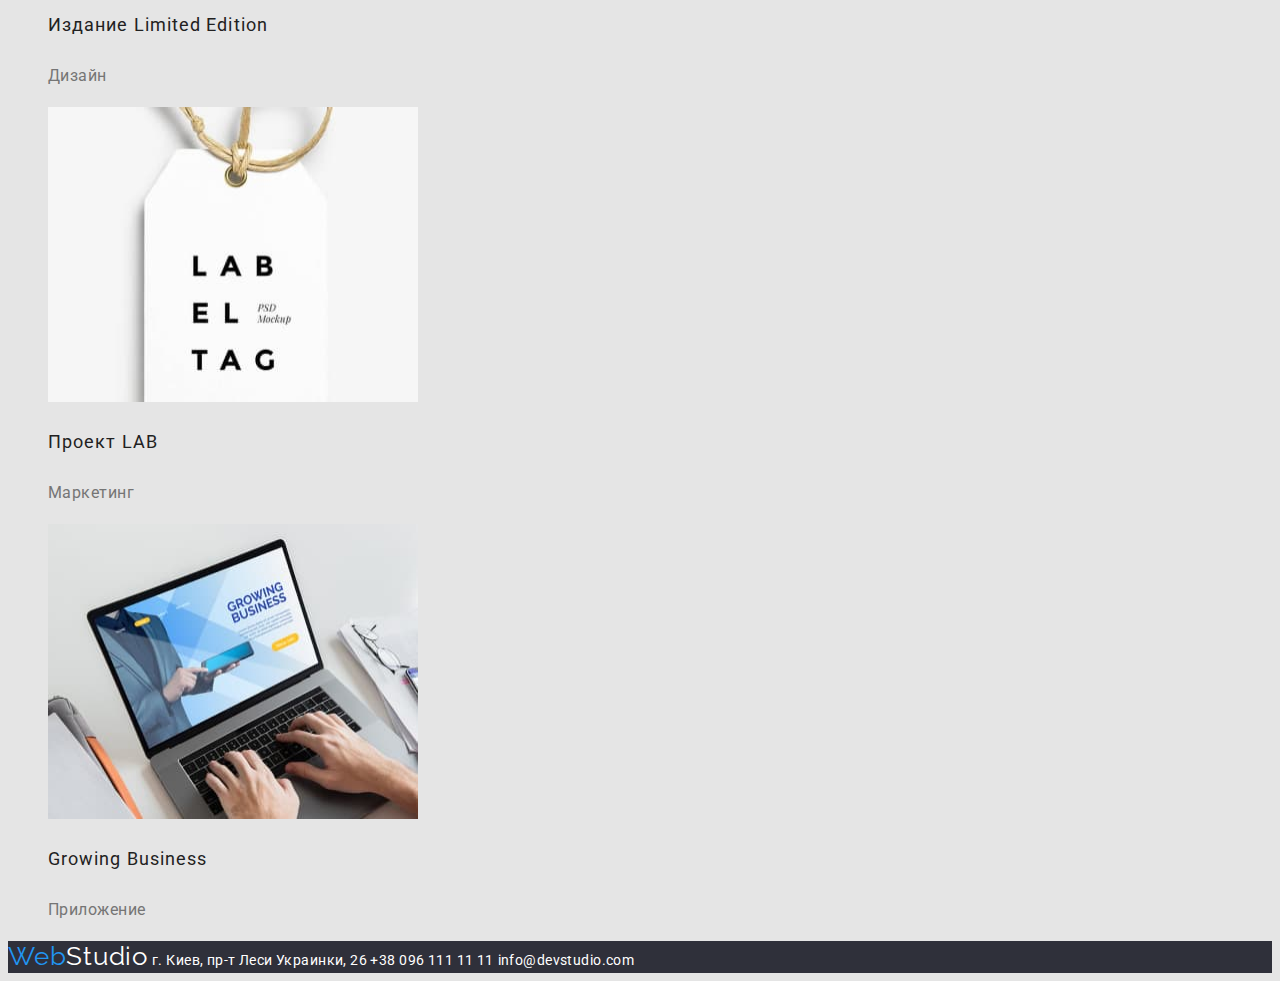
==== commit 6c1e42c7: "+" ====
--- a/portfolio.html
+++ b/portfolio.html
@@ -34,11 +34,11 @@
     <main class="portfolio">
         <section>
             <ul class="list">
-                <li><button type="button" class="portfolio-btn" >Все</button></li>
-                <li><button type="button" class="portfolio-btn" >Веб-сайты</button></li>
-                <li><button type="button" class="portfolio-btn" >Приложения</button></li>
-                <li><button type="button" class="portfolio-btn" >Дизайн</button></li>
-                <li><button type="button" class="portfolio-btn" >Маркетинг</button></li>
+                <li><button type="button" class="button portfolio-btn" >Все</button></li>
+                <li><button type="button" class="button portfolio-btn" >Веб-сайты</button></li>
+                <li><button type="button" class="button portfolio-btn" >Приложения</button></li>
+                <li><button type="button" class="button portfolio-btn" >Дизайн</button></li>
+                <li><button type="button" class="button portfolio-btn" >Маркетинг</button></li>
             </ul>
         
             <ul class="list">
--- a/css/styles.css
+++ b/css/styles.css
@@ -19,10 +19,23 @@
   font-family: Roboto;
 }
 
+.button {
+  cursor: pointer;
+}
+
+.container {
+  width: 1200px;
+  padding-left: 15px;
+  padding-right: 15px;
+  margin: 0 auto;
+}
+
 /* -------------------------Header----------------------- */
 
 .header {
   background-color: white;
+  padding-top: 25px;
+  padding-bottom: 25px;
 }
 
 .logo {
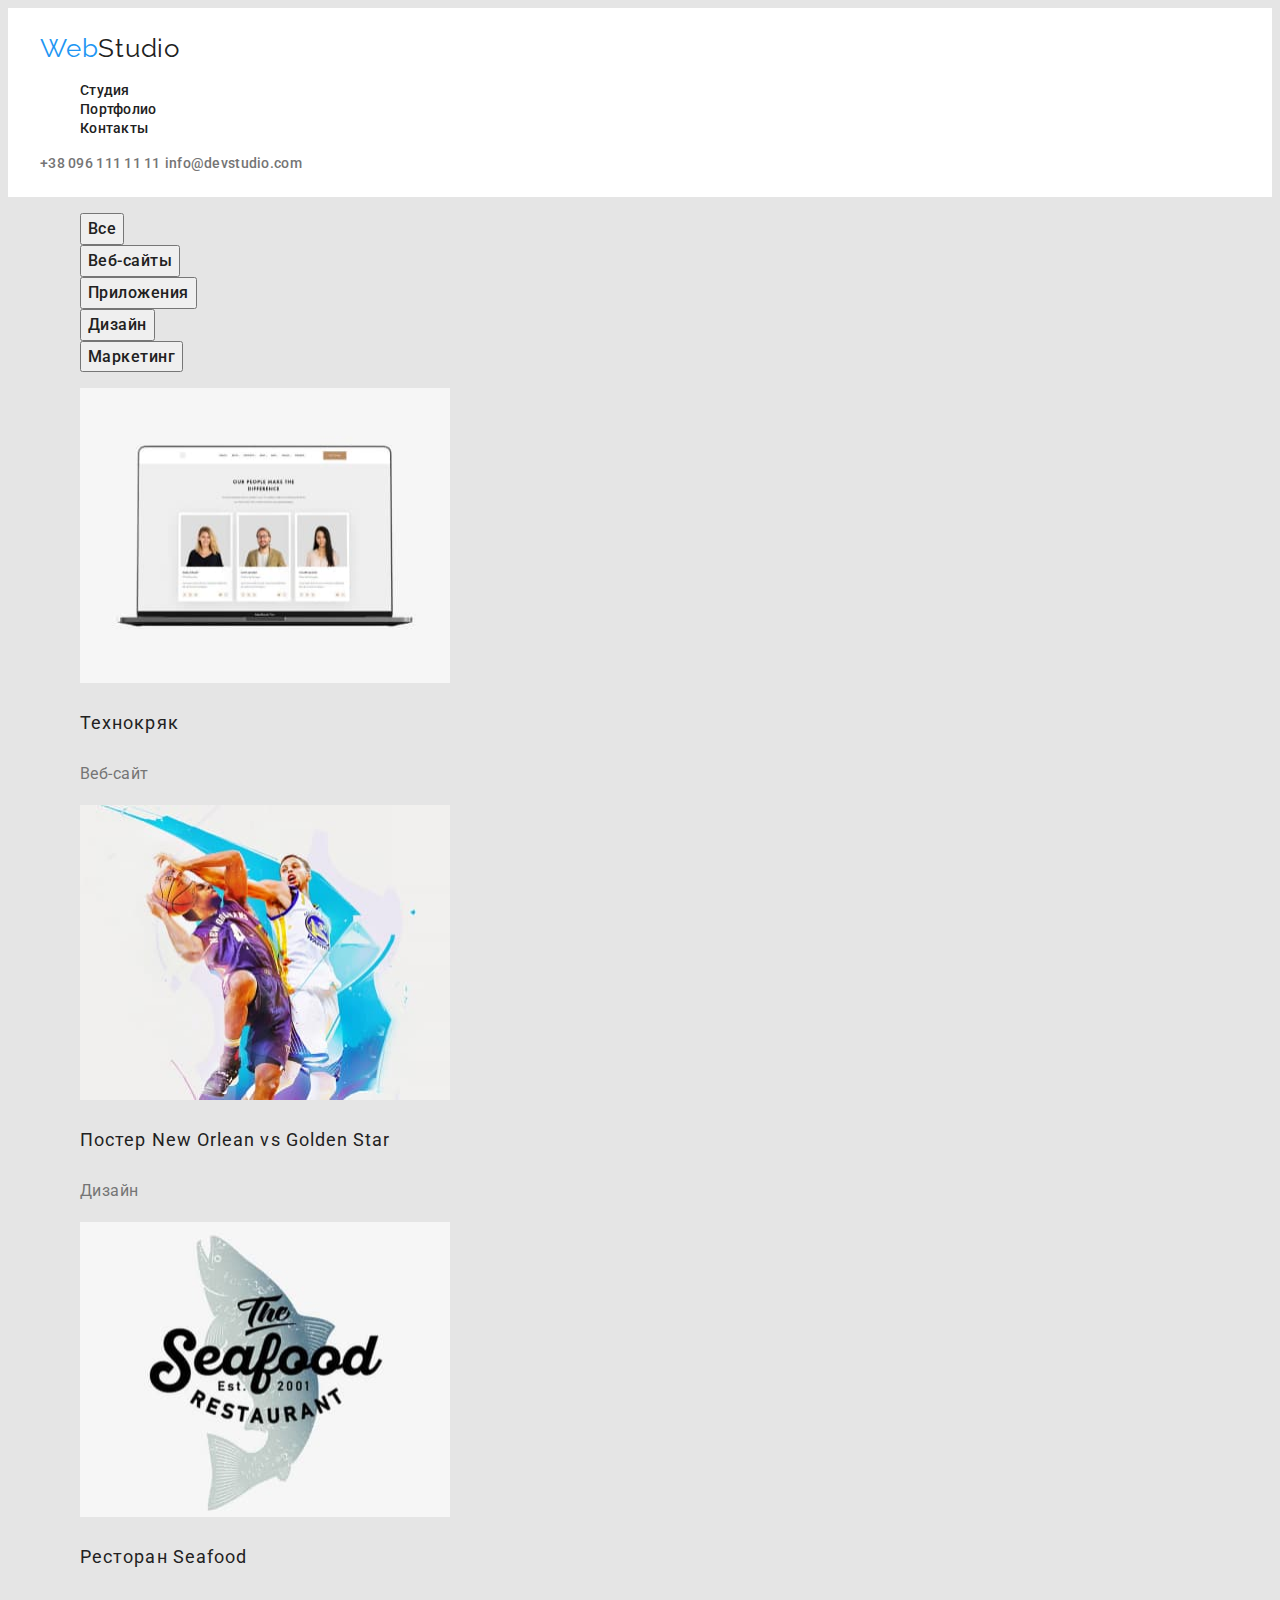
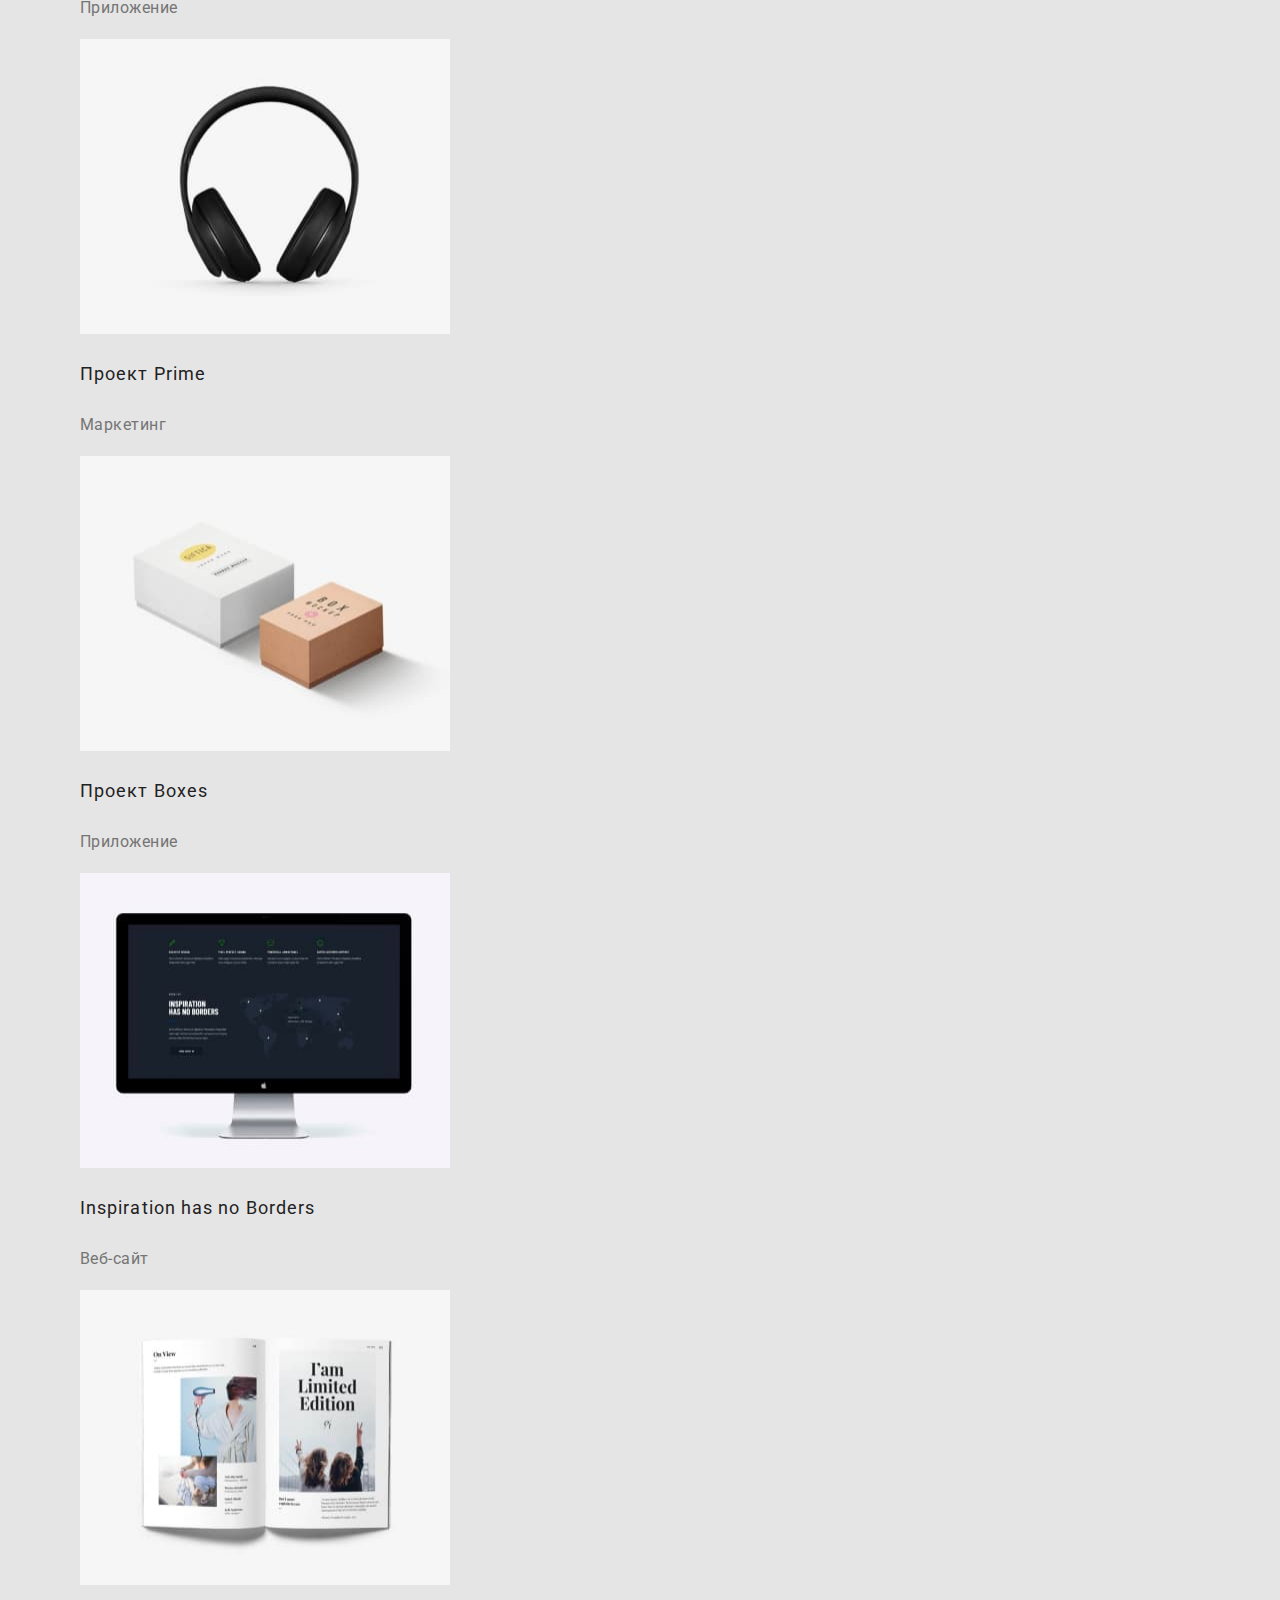
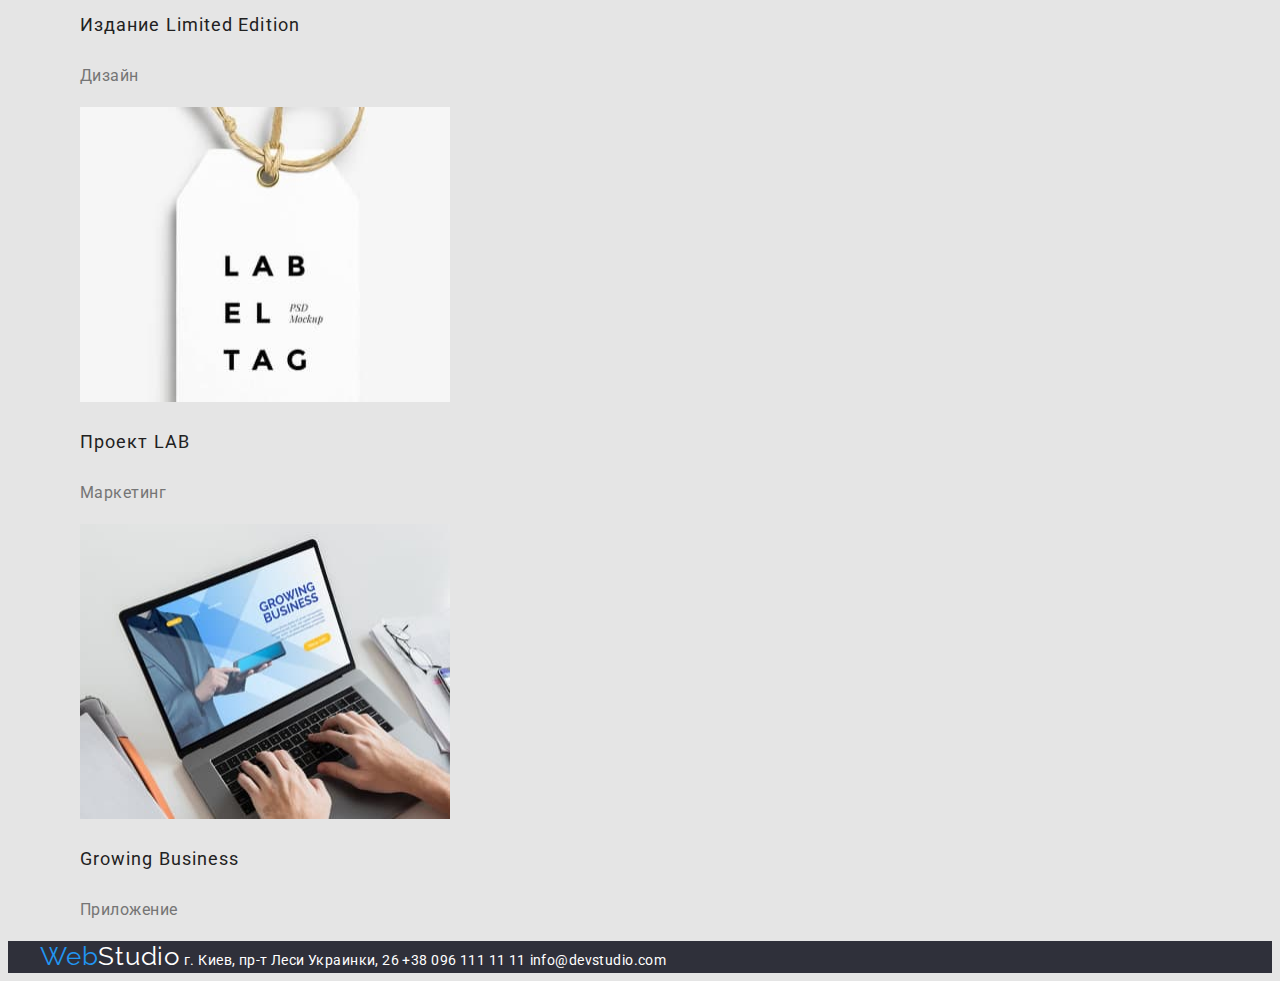
==== commit 03ff7d3b: "add class: container" ====
--- a/portfolio.html
+++ b/portfolio.html
@@ -13,94 +13,97 @@
 </head>
 <body>
     <header class="header">
-        <a class="link logo" href=""><span class="logo-color">Web</span>Studio</a>
-        <nav class="header-nav">
-            <ul class="list header-list">
-                <li class="header-item"><a class="link header-link" href="/index.html">Студия</a></li>
-                <li class="header-item"><a class="link header-link" href="/portfolio.html">Портфолио</a></li>
-                <li class="header-item"><a class="link header-link" href="">Контакты</a></li>
-            </ul>
-        </nav>
+        <div class="container"> 
+            <a class="link logo" href=""><span class="logo-color">Web</span>Studio</a>
+            <nav class="header-nav">
+                <ul class="list header-list">
+                    <li class="header-item"><a class="link header-link" href="/index.html">Студия</a></li>
+                    <li class="header-item"><a class="link header-link" href="/portfolio.html">Портфолио</a></li>
+                    <li class="header-item"><a class="link header-link" href="">Контакты</a></li>
+                </ul>
+            </nav>
     
-        <div>
-    
-            <a class="link link-tel" href="tel:+38 096 111 11 11">+38 096 111 11 11</a>
-            <a class="link link-mail" href="info@devstudio.com">info@devstudio.com</a>
+            <div>
+                    <a class="link link-tel" href="tel:+38 096 111 11 11">+38 096 111 11 11</a>
+                <a class="link link-mail" href="info@devstudio.com">info@devstudio.com</a>
+            </div>
         </div>
-    
     </header>
 
 
     <main class="portfolio">
         <section>
-            <ul class="list">
-                <li><button type="button" class="button portfolio-btn" >Все</button></li>
-                <li><button type="button" class="button portfolio-btn" >Веб-сайты</button></li>
-                <li><button type="button" class="button portfolio-btn" >Приложения</button></li>
-                <li><button type="button" class="button portfolio-btn" >Дизайн</button></li>
-                <li><button type="button" class="button portfolio-btn" >Маркетинг</button></li>
-            </ul>
-        
-            <ul class="list">
-                <li>
-                    <img src="./images/notebook.jpg" alt="notebook" width="370" height="295">
-                    <p class="portfolio-title" >Технокряк</p>
-                    <p class="portfolio-text" >Веб-сайт</p>
-                </li>
-                <li>
-                    <img src="./images/basketball.jpg" alt="basketball" width="370" height="295">
-                    <p class="portfolio-title" >Постер New Orlean vs Golden Star</p>
-                    <p class="portfolio-text" >Дизайн</p>
-                </li>
-                <li>
-                    <img src="./images/restaurant.jpg" alt="restaurant" width="370" height="295">
-                    <p class="portfolio-title" >Ресторан Seafood</p>
-                    <p class="portfolio-text" >Приложение</p>
-                </li>
-                <li>
-                    <img src="./images/earphone.jpg" alt="earphone" width="370" height="295">
-                    <p class="portfolio-title" >Проект Prime</p>
-                    <p class="portfolio-text" >Маркетинг</p>
-                </li>
-                <li>
-                    <img src="./images/boxes.jpg" alt="boxes" width="370" height="295">
-                    <p class="portfolio-title" >Проект Boxes</p>
-                    <p class="portfolio-text" >Приложение</p>
-                </li>
-                <li>
-                    <img src="./images/monitor.jpg" alt="monitor" width="370" height="295">
-                    <p class="portfolio-title" >Inspiration has no Borders</p>
-                    <p class="portfolio-text" >Веб-сайт</p>
-                </li>
-                <li>
-                    <img src="./images/book.jpg" alt="book" width="370" height="295">
-                    <p class="portfolio-title" >Издание Limited Edition</p>
-                    <p class="portfolio-text" >Дизайн</p>
-                </li>
-                <li>
-                    <img src="./images/label.jpg" alt="label" width="370" height="295">
-                    <p class="portfolio-title" >Проект LAB</p>
-                    <p class="portfolio-text" >Маркетинг</p>
-                </li>
-                <li>
-                    <img src="./images/netbook.jpg" alt="netbook" width="370" height="295">
-                    <p class="portfolio-title" >Growing Business</p>
-                    <p class="portfolio-text" >Приложение</p>
-                </li>
-                
-            </ul>
+            <div class="container">
+                <ul class="list">
+                    <li><button type="button" class="button portfolio-btn" >Все</button></li>
+                    <li><button type="button" class="button portfolio-btn" >Веб-сайты</button></li>
+                    <li><button type="button" class="button portfolio-btn" >Приложения</button></li>
+                    <li><button type="button" class="button portfolio-btn" >Дизайн</button></li>
+                    <li><button type="button" class="button portfolio-btn" >Маркетинг</button></li>
+                </ul>
+            
+                <ul class="list">
+                    <li>
+                        <img src="./images/notebook.jpg" alt="notebook" width="370" height="295">
+                        <p class="portfolio-title" >Технокряк</p>
+                        <p class="portfolio-text" >Веб-сайт</p>
+                    </li>
+                    <li>
+                        <img src="./images/basketball.jpg" alt="basketball" width="370" height="295">
+                        <p class="portfolio-title" >Постер New Orlean vs Golden Star</p>
+                        <p class="portfolio-text" >Дизайн</p>
+                    </li>
+                    <li>
+                        <img src="./images/restaurant.jpg" alt="restaurant" width="370" height="295">
+                        <p class="portfolio-title" >Ресторан Seafood</p>
+                        <p class="portfolio-text" >Приложение</p>
+                    </li>
+                    <li>
+                        <img src="./images/earphone.jpg" alt="earphone" width="370" height="295">
+                        <p class="portfolio-title" >Проект Prime</p>
+                        <p class="portfolio-text" >Маркетинг</p>
+                    </li>
+                    <li>
+                        <img src="./images/boxes.jpg" alt="boxes" width="370" height="295">
+                        <p class="portfolio-title" >Проект Boxes</p>
+                        <p class="portfolio-text" >Приложение</p>
+                    </li>
+                    <li>
+                        <img src="./images/monitor.jpg" alt="monitor" width="370" height="295">
+                        <p class="portfolio-title" >Inspiration has no Borders</p>
+                        <p class="portfolio-text" >Веб-сайт</p>
+                    </li>
+                    <li>
+                        <img src="./images/book.jpg" alt="book" width="370" height="295">
+                        <p class="portfolio-title" >Издание Limited Edition</p>
+                        <p class="portfolio-text" >Дизайн</p>
+                    </li>
+                    <li>
+                        <img src="./images/label.jpg" alt="label" width="370" height="295">
+                        <p class="portfolio-title" >Проект LAB</p>
+                        <p class="portfolio-text" >Маркетинг</p>
+                    </li>
+                    <li>
+                        <img src="./images/netbook.jpg" alt="netbook" width="370" height="295">
+                        <p class="portfolio-title" >Growing Business</p>
+                        <p class="portfolio-text" >Приложение</p>
+                    </li>
+                    
+                </ul>
+            </div>
         </section>
-
     </main>
 
 
     <footer class="footer">
-        <a class="link footer-logo" href=""><span class="logo-color">Web</span>Studio</a>
-        <a class="link-adress">г. Киев, пр-т Леси Украинки, 26</address>
+        <div class="container">
+            <a class="link footer-logo" href=""><span class="logo-color">Web</span>Studio</a>
+            <a class="link-adress">г. Киев, пр-т Леси Украинки, 26</address>
     
-            <a class="link footer-link-tel" href="tel:+38 096 111 11 11">+38 096 111 11 11</a>
-            
-            <a class="link footer-link-mail" href="info@devstudio.com">info@devstudio.com</a>
+                <a class="link footer-link-tel" href="tel:+38 096 111 11 11">+38 096 111 11 11</a>
+    
+                <a class="link footer-link-mail" href="info@devstudio.com">info@devstudio.com</a>
+        </div>
     </footer>
 </body>
 </html>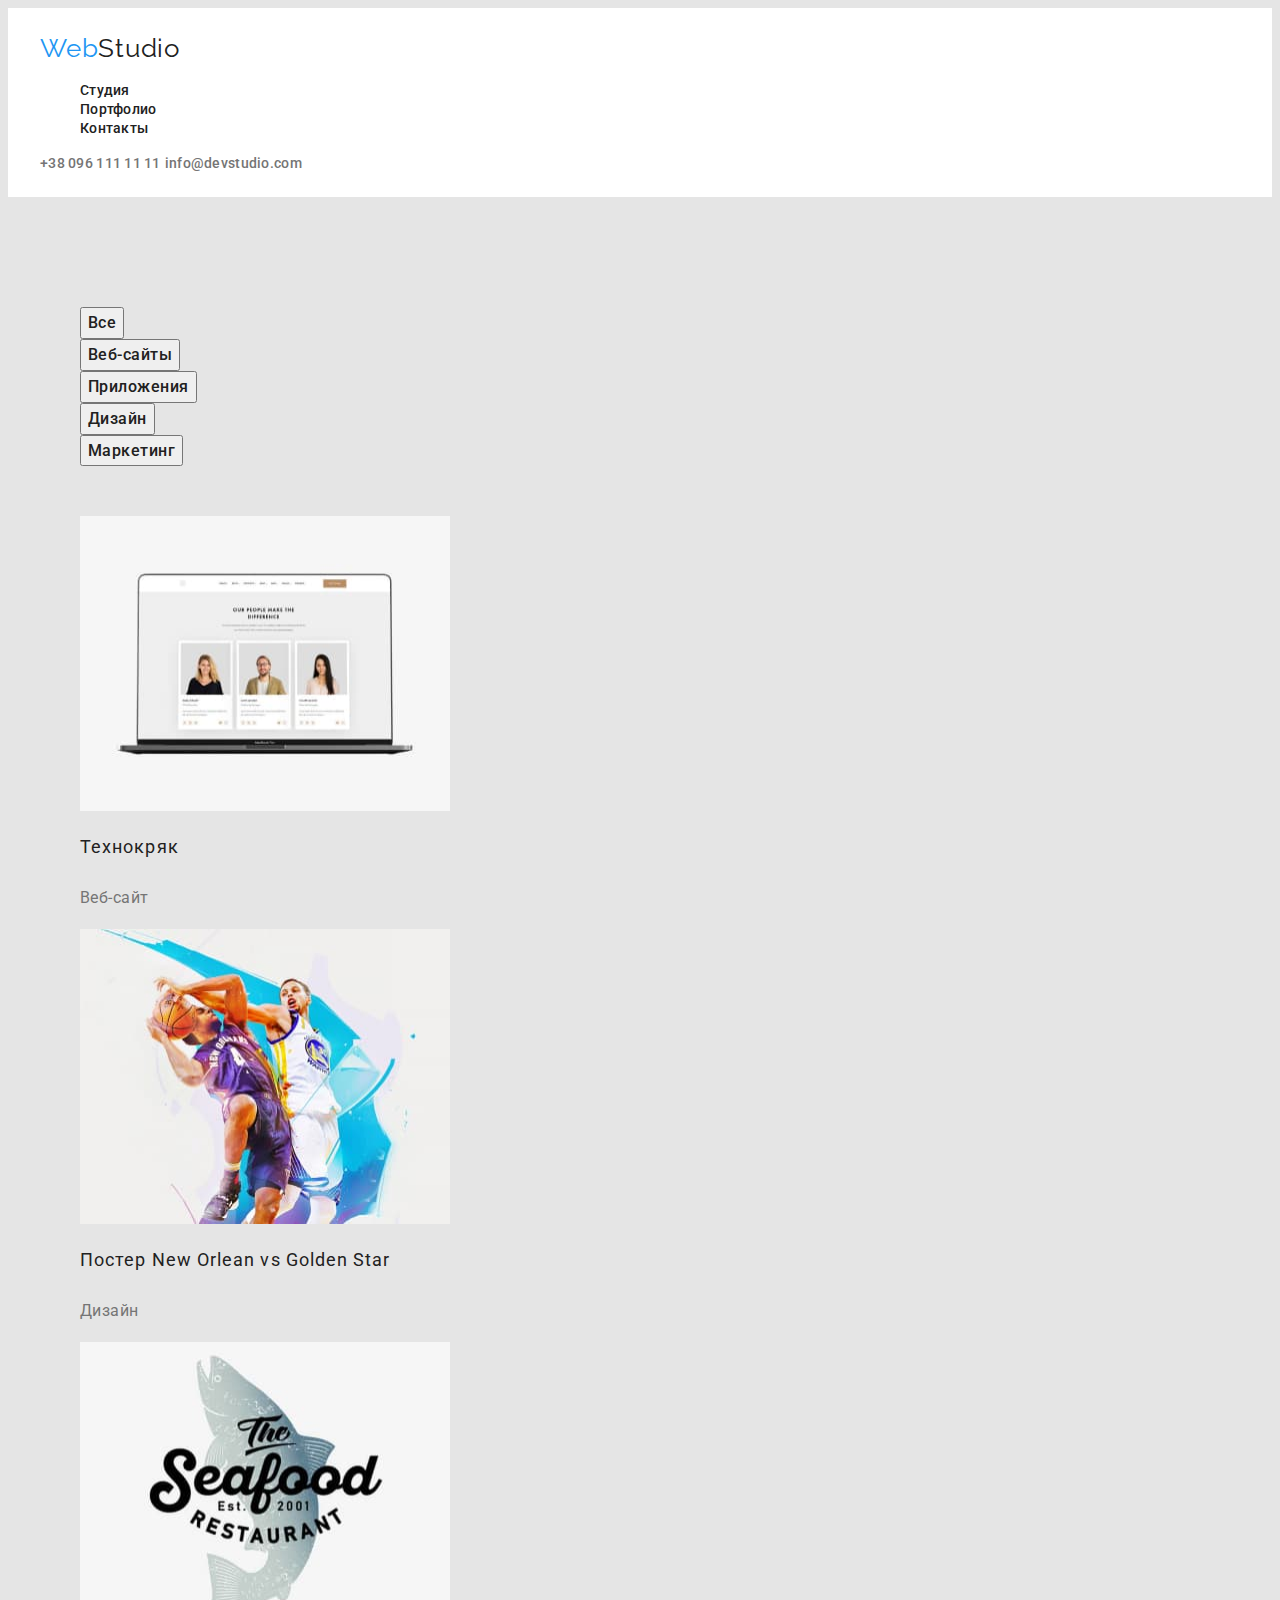
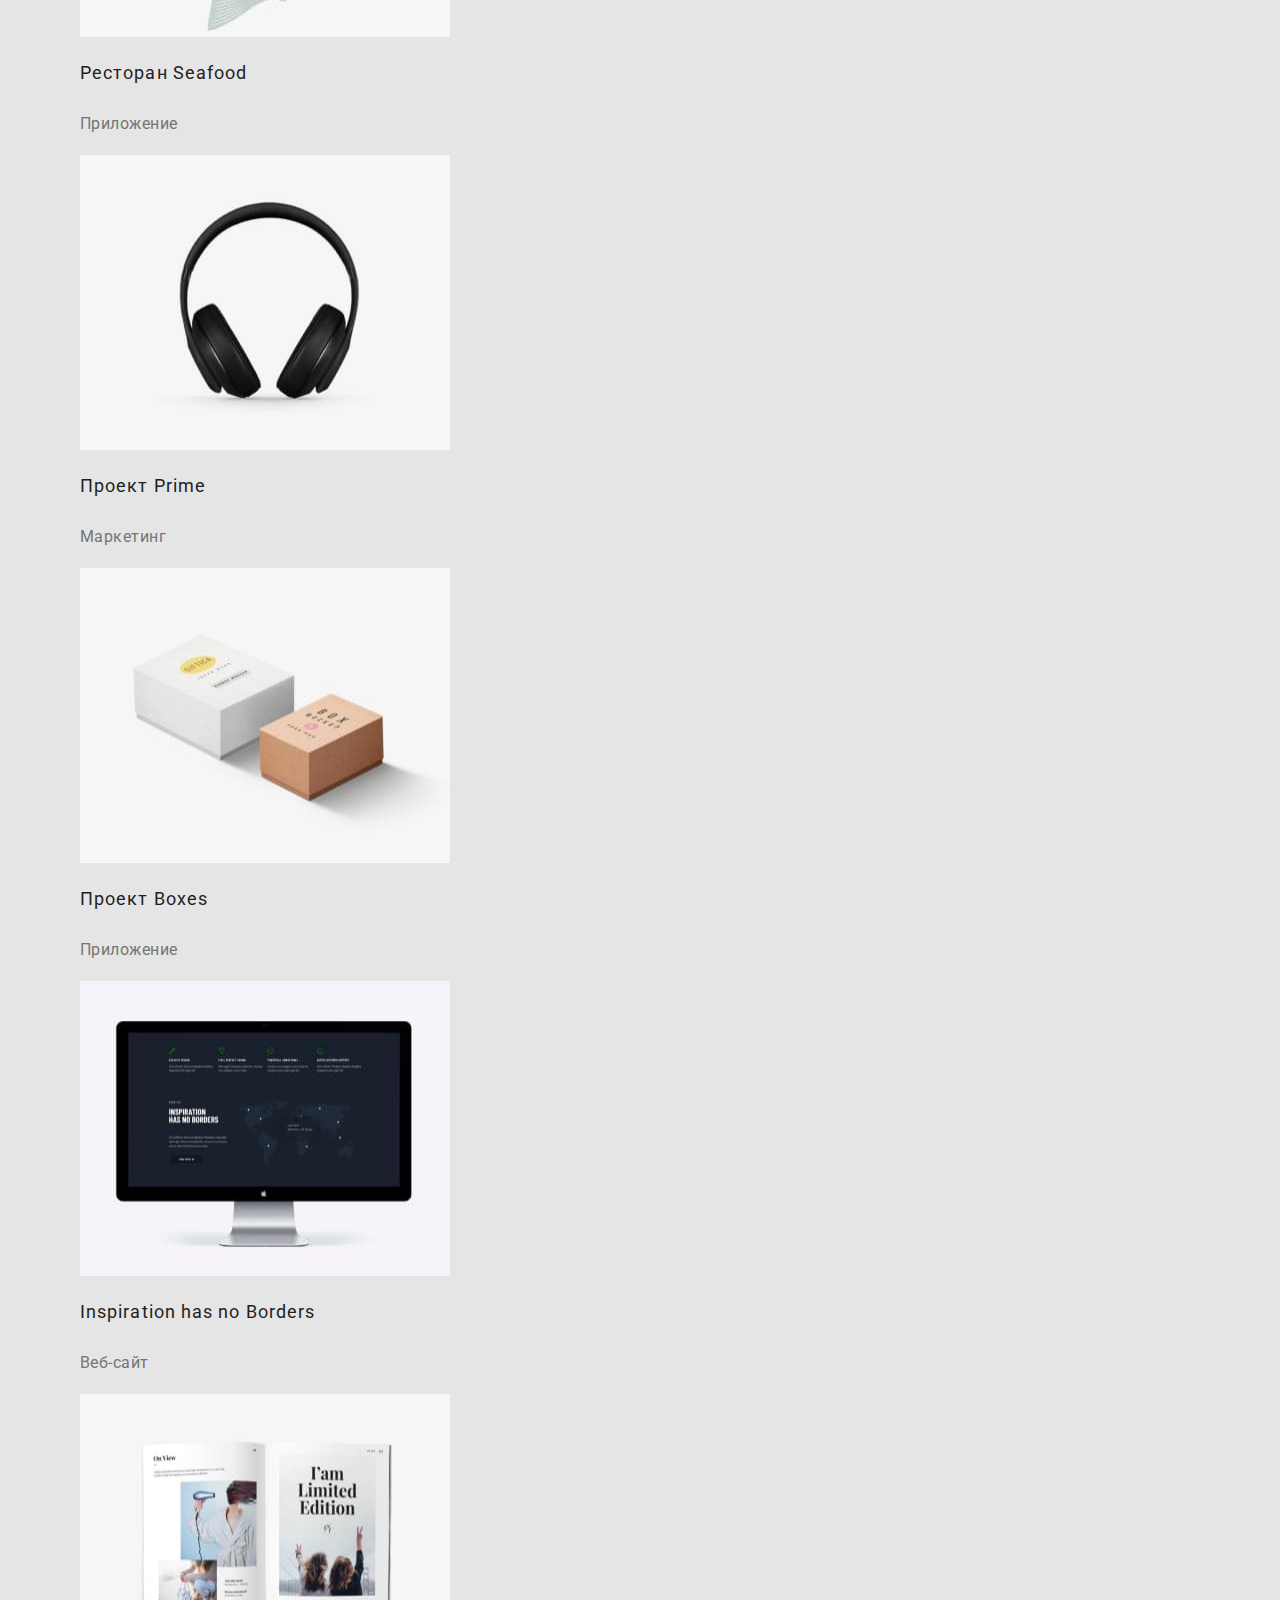
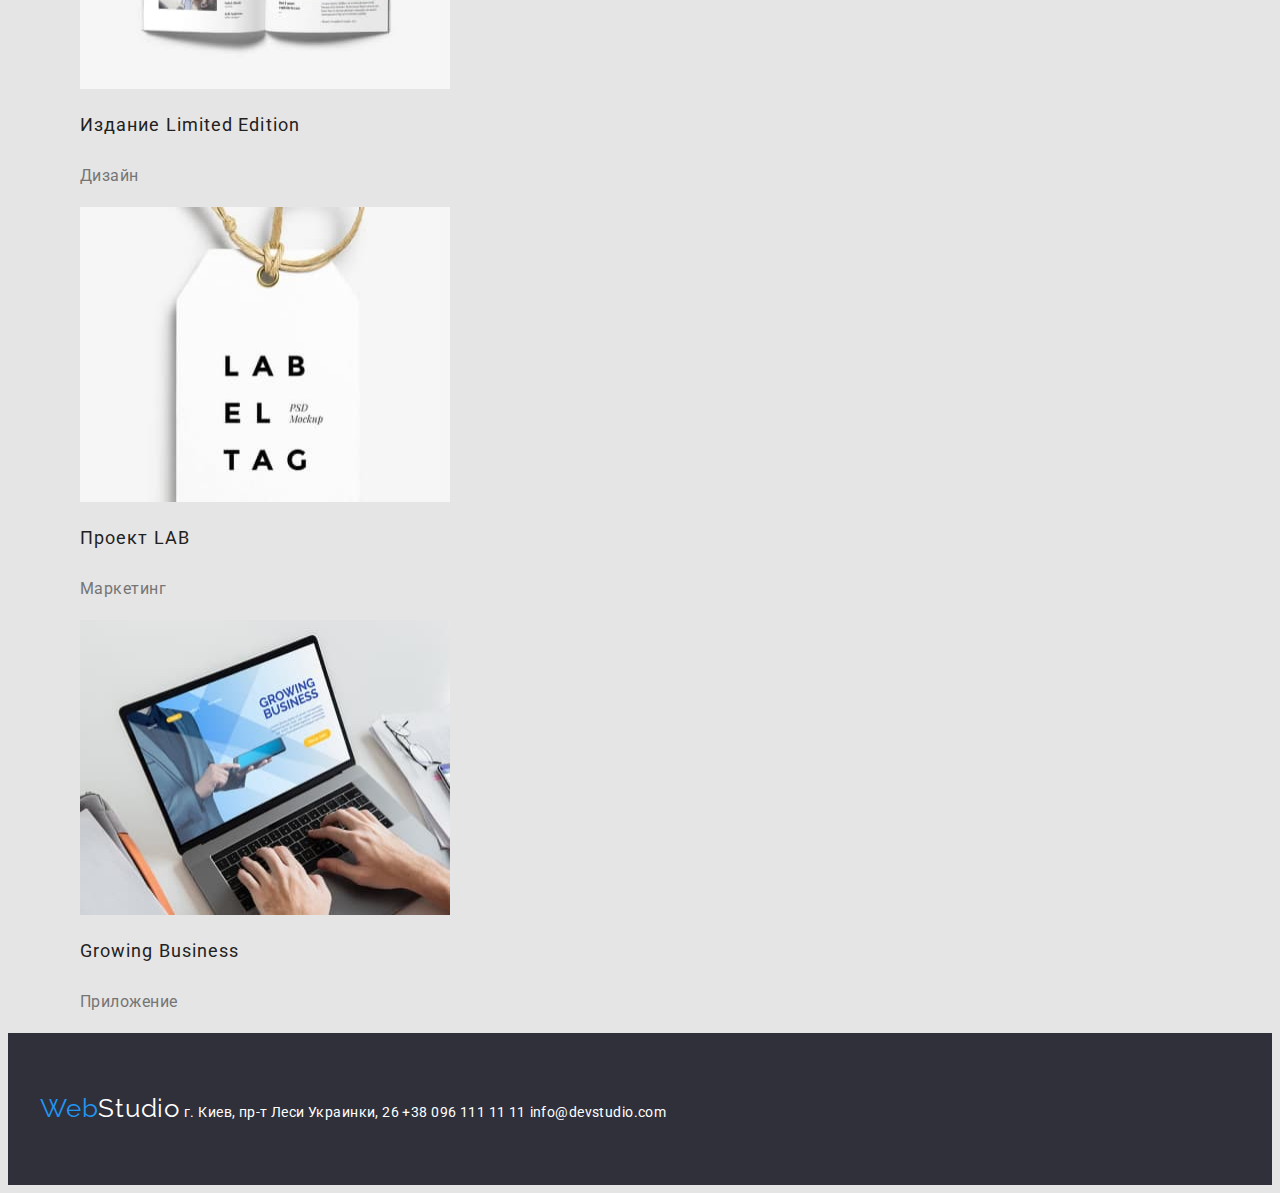
==== commit dfbcb195: "add padding; margin" ====
--- a/portfolio.html
+++ b/portfolio.html
@@ -9,22 +9,25 @@
     <link rel="preconnect" href="https://fonts.gstatic.com" crossorigin>
     <link href="https://fonts.googleapis.com/css2?family=Raleway:wght@700&family=Roboto:wght@400;500;700;900&display=swap"
         rel="stylesheet">
+    <link rel="stylesheet" href="https://cdnjs.cloudflare.com/ajax/libs/modern-normalize/1.1.0/modern-normalize.min.css"
+        integrity="sha512-wpPYUAdjBVSE4KJnH1VR1HeZfpl1ub8YT/NKx4PuQ5NmX2tKuGu6U/JRp5y+Y8XG2tV+wKQpNHVUX03MfMFn9Q=="
+        crossorigin="anonymous" referrerpolicy="no-referrer" />
     <link rel="stylesheet" href="./css/styles.css">
 </head>
 <body>
     <header class="header">
-        <div class="container"> 
+        <div class="container">
             <a class="link logo" href=""><span class="logo-color">Web</span>Studio</a>
             <nav class="header-nav">
                 <ul class="list header-list">
-                    <li class="header-item"><a class="link header-link" href="/index.html">Студия</a></li>
-                    <li class="header-item"><a class="link header-link" href="/portfolio.html">Портфолио</a></li>
+                    <li class="header-item"><a class="link header-link" href="./index.html">Студия</a></li>
+                    <li class="header-item"><a class="link header-link" href="./portfolio.html">Портфолио</a></li>
                     <li class="header-item"><a class="link header-link" href="">Контакты</a></li>
                 </ul>
             </nav>
     
             <div>
-                    <a class="link link-tel" href="tel:+38 096 111 11 11">+38 096 111 11 11</a>
+                <a class="link link-tel" href="tel:+38 096 111 11 11">+38 096 111 11 11</a>
                 <a class="link link-mail" href="info@devstudio.com">info@devstudio.com</a>
             </div>
         </div>
@@ -34,7 +37,7 @@
     <main class="portfolio">
         <section>
             <div class="container">
-                <ul class="list">
+                <ul class="list list-btn">
                     <li><button type="button" class="button portfolio-btn" >Все</button></li>
                     <li><button type="button" class="button portfolio-btn" >Веб-сайты</button></li>
                     <li><button type="button" class="button portfolio-btn" >Приложения</button></li>
@@ -100,9 +103,8 @@
             <a class="link footer-logo" href=""><span class="logo-color">Web</span>Studio</a>
             <a class="link-adress">г. Киев, пр-т Леси Украинки, 26</address>
     
-                <a class="link footer-link-tel" href="tel:+38 096 111 11 11">+38 096 111 11 11</a>
-    
-                <a class="link footer-link-mail" href="info@devstudio.com">info@devstudio.com</a>
+            <a class="link footer-link-tel" href="tel:+38 096 111 11 11">+38 096 111 11 11</a>
+            <a class="link footer-link-mail" href="info@devstudio.com">info@devstudio.com</a>
         </div>
     </footer>
 </body>
--- a/css/styles.css
+++ b/css/styles.css
@@ -4,6 +4,10 @@
 
 .link {
   text-decoration: none;
+}
+
+img {
+  display: block;
 }
 
 :root {
@@ -85,6 +89,7 @@
 
 .under-header {
   background-color: #2f303a;
+  margin-bottom: 94px;
 }
 
 .under-header-h1 {
@@ -95,6 +100,8 @@
   letter-spacing: 0.06em;
   text-transform: uppercase;
   color: var(--first-title-color);
+  padding-top: 200px;
+  padding-bottom: 30px;
 }
 
 .under-header-btn {
@@ -106,12 +113,17 @@
   letter-spacing: 0.06em;
   background-color: var(--accent-color);
   color: var(--first-title-color);
+  padding-bottom: 200px;
 }
 
 .under-header-btn:hover {
   background-color: #188ce8;
 }
 
+.section {
+  margin-bottom: 94px;
+}
+
 .section-item {
   font-size: 14px;
   line-height: 1.14;
@@ -119,6 +131,7 @@
   text-transform: uppercase;
 
   color: var(--second-title-color);
+  margin-bottom: 10px;
 }
 
 .section-text {
@@ -128,6 +141,10 @@
   letter-spacing: 0.03em;
 
   color: #757575;
+}
+
+.activity {
+  padding-bottom: 94px;
 }
 
 .activity-title {
@@ -137,6 +154,12 @@
   letter-spacing: 0.03em;
 
   color: var(--second-title-color);
+  margin-bottom: 50px;
+}
+
+.team {
+  padding-top: 94px;
+  padding-bottom: 94px;
 }
 
 .team-title {
@@ -146,6 +169,7 @@
   letter-spacing: 0.03em;
 
   color: var(--second-title-color);
+  margin-bottom: 50px;
 }
 
 .team-name {
@@ -156,6 +180,8 @@
   letter-spacing: 0.03em;
 
   color: var(--second-title-color);
+  margin-top: 30px;
+  mp: 10px;
 }
 
 .team-position {
@@ -165,12 +191,15 @@
   letter-spacing: 0.03em;
 
   color: #757575;
+  margin-bottom: 30px;
 }
 
 /*--------------------FOOTER-----------------------*/
 
 .footer {
   background-color: #2f303a;
+  padding-top: 60px;
+  padding-bottom: 60px;
 }
 
 .footer-logo {
@@ -209,7 +238,10 @@
 }
 
 /*----------------------------PORTFOLIO----------------------------------*/
-
+.list-btn {
+  padding-top: 94px;
+  margin-bottom: 50px;
+}
 .portfolio-title {
   font-size: 18px;
   line-height: 2;
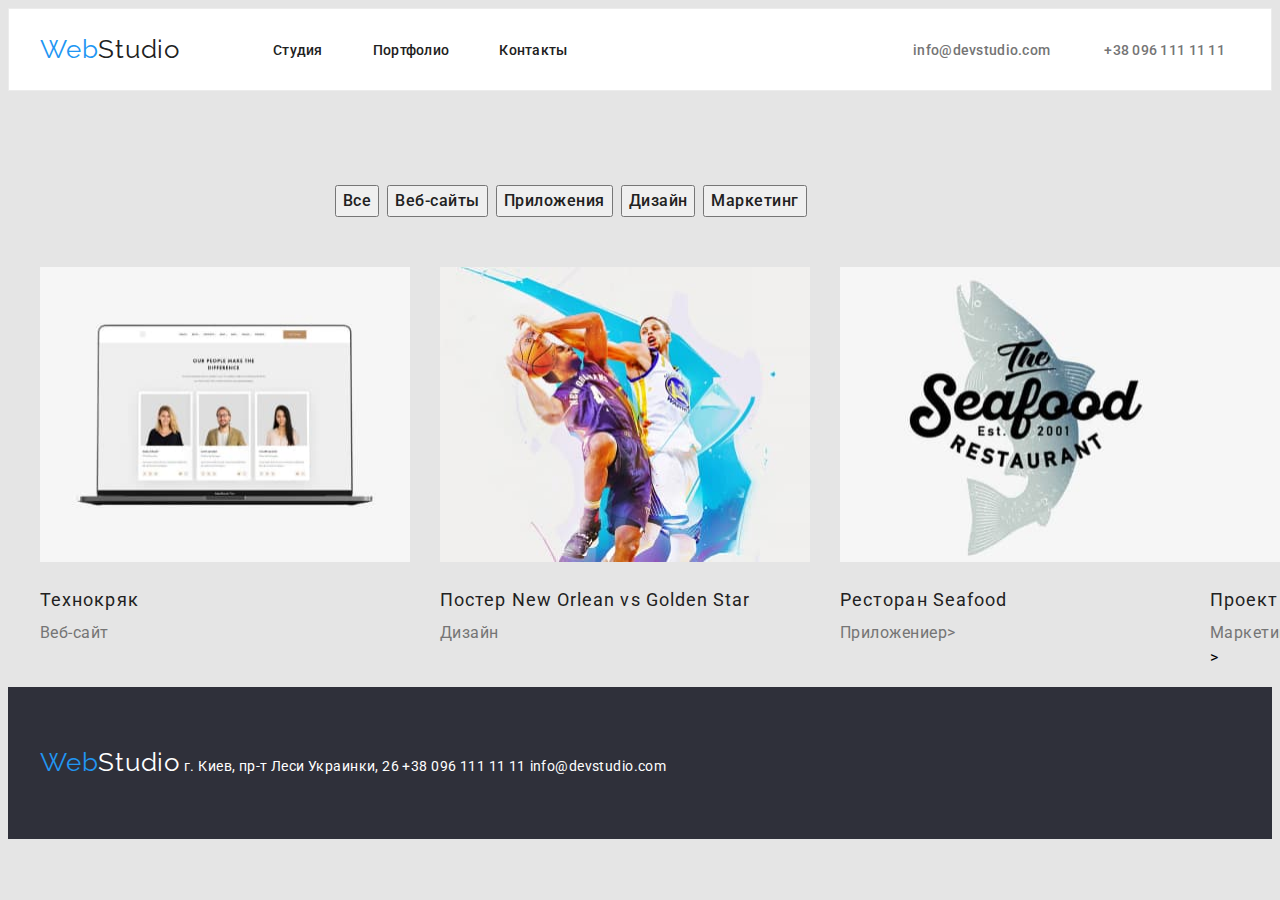
==== commit f610a036: "portfolio flex" ====
--- a/portfolio.html
+++ b/portfolio.html
@@ -16,7 +16,7 @@
 </head>
 <body>
     <header class="header">
-        <div class="container">
+        <div class="container header-container">
             <a class="link logo" href=""><span class="logo-color">Web</span>Studio</a>
             <nav class="header-nav">
                 <ul class="list header-list">
@@ -26,9 +26,10 @@
                 </ul>
             </nav>
     
-            <div>
+            <div class="header-connect">
+                <a class="link link-mail" href="info@devstudio.com">info@devstudio.com</a>
                 <a class="link link-tel" href="tel:+38 096 111 11 11">+38 096 111 11 11</a>
-                <a class="link link-mail" href="info@devstudio.com">info@devstudio.com</a>
+    
             </div>
         </div>
     </header>
@@ -38,58 +39,77 @@
         <section>
             <div class="container">
                 <ul class="list list-btn">
-                    <li><button type="button" class="button portfolio-btn" >Все</button></li>
-                    <li><button type="button" class="button portfolio-btn" >Веб-сайты</button></li>
-                    <li><button type="button" class="button portfolio-btn" >Приложения</button></li>
-                    <li><button type="button" class="button portfolio-btn" >Дизайн</button></li>
-                    <li><button type="button" class="button portfolio-btn" >Маркетинг</button></li>
+                    <li class="list-portfolio-btn"><button type="button" class="button portfolio-btn" >Все</button></li>
+                    <li class="list-portfolio-btn"><button type="button" class="button portfolio-btn" >Веб-сайты</button></li>
+                    <li class="list-portfolio-btn"><button type="button" class="button portfolio-btn" >Приложения</button></li>
+                    <li class="list-portfolio-btn"><button type="button" class="button portfolio-btn" >Дизайн</button></li>
+                    <li class="list-portfolio-btn"><button type="button" class="button portfolio-btn" >Маркетинг</button></li>
                 </ul>
-            
-                <ul class="list">
-                    <li>
+            </div>    
+            <div class="container">
+                <ul class="list list-work">
+                    <li class="work">
                         <img src="./images/notebook.jpg" alt="notebook" width="370" height="295">
+                        <div class="work-text">
                         <p class="portfolio-title" >Технокряк</p>
                         <p class="portfolio-text" >Веб-сайт</p>
+                        </div>
                     </li>
-                    <li>
+                    <li class="work">
                         <img src="./images/basketball.jpg" alt="basketball" width="370" height="295">
+                        <div class="work-text">
                         <p class="portfolio-title" >Постер New Orlean vs Golden Star</p>
                         <p class="portfolio-text" >Дизайн</p>
+                        </div>
                     </li>
-                    <li>
+                    <li class="work">
                         <img src="./images/restaurant.jpg" alt="restaurant" width="370" height="295">
+                        <div class="work-text">
                         <p class="portfolio-title" >Ресторан Seafood</p>
-                        <p class="portfolio-text" >Приложение</p>
+                        <p class="portfolio-text" >Приложение</
+                        </div>p>
                     </li>
-                    <li>
+                    <li class="work">
                         <img src="./images/earphone.jpg" alt="earphone" width="370" height="295">
+                        <div class="work-text">
                         <p class="portfolio-title" >Проект Prime</p>
-                        <p class="portfolio-text" >Маркетинг</p>
+                        <p class="portfolio-text" >Маркетинг</p
+                        </div>>
                     </li>
-                    <li>
+                    <li class="work">
                         <img src="./images/boxes.jpg" alt="boxes" width="370" height="295">
+                        <div class="work-text">
                         <p class="portfolio-title" >Проект Boxes</p>
-                        <p class="portfolio-text" >Приложение</p>
+                        <p class="portfolio-text" >Приложение</
+                        </div>p>
                     </li>
-                    <li>
+                    <li class="work">
                         <img src="./images/monitor.jpg" alt="monitor" width="370" height="295">
+                        <div class="work-text">
                         <p class="portfolio-title" >Inspiration has no Borders</p>
                         <p class="portfolio-text" >Веб-сайт</p>
+                        </div>
                     </li>
-                    <li>
+                    <li class="work">
                         <img src="./images/book.jpg" alt="book" width="370" height="295">
+                        <div class="work-text">
                         <p class="portfolio-title" >Издание Limited Edition</p>
                         <p class="portfolio-text" >Дизайн</p>
+                        </div>
                     </li>
-                    <li>
+                    <li class="work">
                         <img src="./images/label.jpg" alt="label" width="370" height="295">
+                        <div class="work-text">
                         <p class="portfolio-title" >Проект LAB</p>
-                        <p class="portfolio-text" >Маркетинг</p>
+                        <p class="portfolio-text" >Маркетинг</p
+                        </div>>
                     </li>
-                    <li>
+                    <li class="work">
                         <img src="./images/netbook.jpg" alt="netbook" width="370" height="295">
+                        <div class="work-text">
                         <p class="portfolio-title" >Growing Business</p>
-                        <p class="portfolio-text" >Приложение</p>
+                        <p class="portfolio-text" >Приложение</
+                        </div>p>
                     </li>
                     
                 </ul>
@@ -100,7 +120,7 @@
 
     <footer class="footer">
         <div class="container">
-            <a class="link footer-logo" href=""><span class="logo-color">Web</span>Studio</a>
+                        <a class="link footer-logo" href=""><span class="logo-color">Web</span>Studio</a>
             <a class="link-adress">г. Киев, пр-т Леси Украинки, 26</address>
     
             <a class="link footer-link-tel" href="tel:+38 096 111 11 11">+38 096 111 11 11</a>
--- a/css/styles.css
+++ b/css/styles.css
@@ -18,6 +18,21 @@
   --logo-color: #2196f3;
 }
 
+p,
+h1,
+h2,
+h3,
+h4,
+h5,
+h6 {
+  margin: 0;
+}
+
+ul {
+  margin: 0;
+  padding: 0;
+}
+
 body {
   background-color: #e5e5e5;
   font-family: Roboto;
@@ -40,22 +55,35 @@
   background-color: white;
   padding-top: 25px;
   padding-bottom: 25px;
+  display: flex;
+  border: 1px solid #ececec;
+}
+.header-container {
+  display: flex;
+  align-items: center;
 }
 
 .logo {
   font-family: Raleway;
   font-size: 26px;
   line-height: 1.19;
-
-  letter-spacing: 0.03em;
-
+  letter-spacing: 0.03em;
   color: var(--header-color);
+  margin-right: 93px;
 }
 
 .logo-color {
   color: var(--logo-color);
 }
 
+.header-list {
+  display: flex;
+}
+
+.header-item:not(:last-child) {
+  margin-right: 50px;
+}
+
 .header-link {
   font-weight: 500;
   font-size: 14px;
@@ -63,6 +91,10 @@
   letter-spacing: 0.02em;
 
   color: #212121;
+}
+
+.header-connect {
+  margin-left: auto;
 }
 
 .link-tel,
@@ -72,6 +104,14 @@
   font-size: 14px;
   line-height: 1.14;
   letter-spacing: 0.02em;
+}
+
+.link-mail {
+  padding-right: 50px;
+}
+
+.link-tel {
+  margin-right: 15px;
 }
 
 .header-link:hover,
@@ -89,31 +129,34 @@
 
 .under-header {
   background-color: #2f303a;
-  margin-bottom: 94px;
+  padding-top: 200px;
+  padding-bottom: 200px;
 }
 
 .under-header-h1 {
   font-weight: 900;
   font-size: 44px;
   line-height: 1.36;
-  text-align: center;
+  text-transform: uppercase;
   letter-spacing: 0.06em;
-  text-transform: uppercase;
+  text-align: center;
   color: var(--first-title-color);
-  padding-top: 200px;
-  padding-bottom: 30px;
+  margin-bottom: 30px;
+  margin-left: 252px;
+  margin-right: 252px;
 }
 
 .under-header-btn {
   font-size: 16px;
   line-height: 1.87;
-  display: flex;
-  align-items: center;
-  text-align: center;
   letter-spacing: 0.06em;
+  text-align: center;
   background-color: var(--accent-color);
   color: var(--first-title-color);
-  padding-bottom: 200px;
+  min-width: 136px;
+  min-height: 30px;
+  margin-right: 500px;
+  margin-left: 500px;
 }
 
 .under-header-btn:hover {
@@ -124,23 +167,27 @@
   margin-bottom: 94px;
 }
 
+.list-section {
+  display: flex;
+  padding-top: 94px;
+}
+
 .section-item {
   font-size: 14px;
   line-height: 1.14;
   letter-spacing: 0.03em;
   text-transform: uppercase;
-
   color: var(--second-title-color);
   margin-bottom: 10px;
+  margin-right: 30px;
 }
 
 .section-text {
   font-size: 14px;
   line-height: 1.71;
-
-  letter-spacing: 0.03em;
-
+  letter-spacing: 0.03em;
   color: #757575;
+  margin-right: 30px;
 }
 
 .activity {
@@ -157,6 +204,14 @@
   margin-bottom: 50px;
 }
 
+.list-activity {
+  display: flex;
+}
+
+.activity-img:not(:last-child) {
+  margin-right: 30px;
+}
+
 .team {
   padding-top: 94px;
   padding-bottom: 94px;
@@ -170,6 +225,19 @@
 
   color: var(--second-title-color);
   margin-bottom: 50px;
+}
+
+.list-team {
+  display: flex;
+}
+
+.team-card:not(:last-child) {
+  margin-right: 30px;
+}
+
+.team-info {
+  padding-top: 30px;
+  padding-bottom: 30px;
 }
 
 .team-name {
@@ -241,7 +309,27 @@
 .list-btn {
   padding-top: 94px;
   margin-bottom: 50px;
-}
+  display: flex;
+  margin-left: 295px;
+}
+
+.list-portfolio-btn:not(:last-child) {
+  padding-right: 8px;
+}
+
+.list-work {
+  display: flex;
+}
+
+.work:not(:nth-child(3n + 3)) {
+  margin-right: 30px;
+}
+
+.work-text {
+  padding-top: 20px;
+  margin-bottom: 20px;
+}
+
 .portfolio-title {
   font-size: 18px;
   line-height: 2;
@@ -265,7 +353,6 @@
   line-height: 1.62;
   text-align: center;
   letter-spacing: 0.03em;
-
   color: #212121;
 }
 
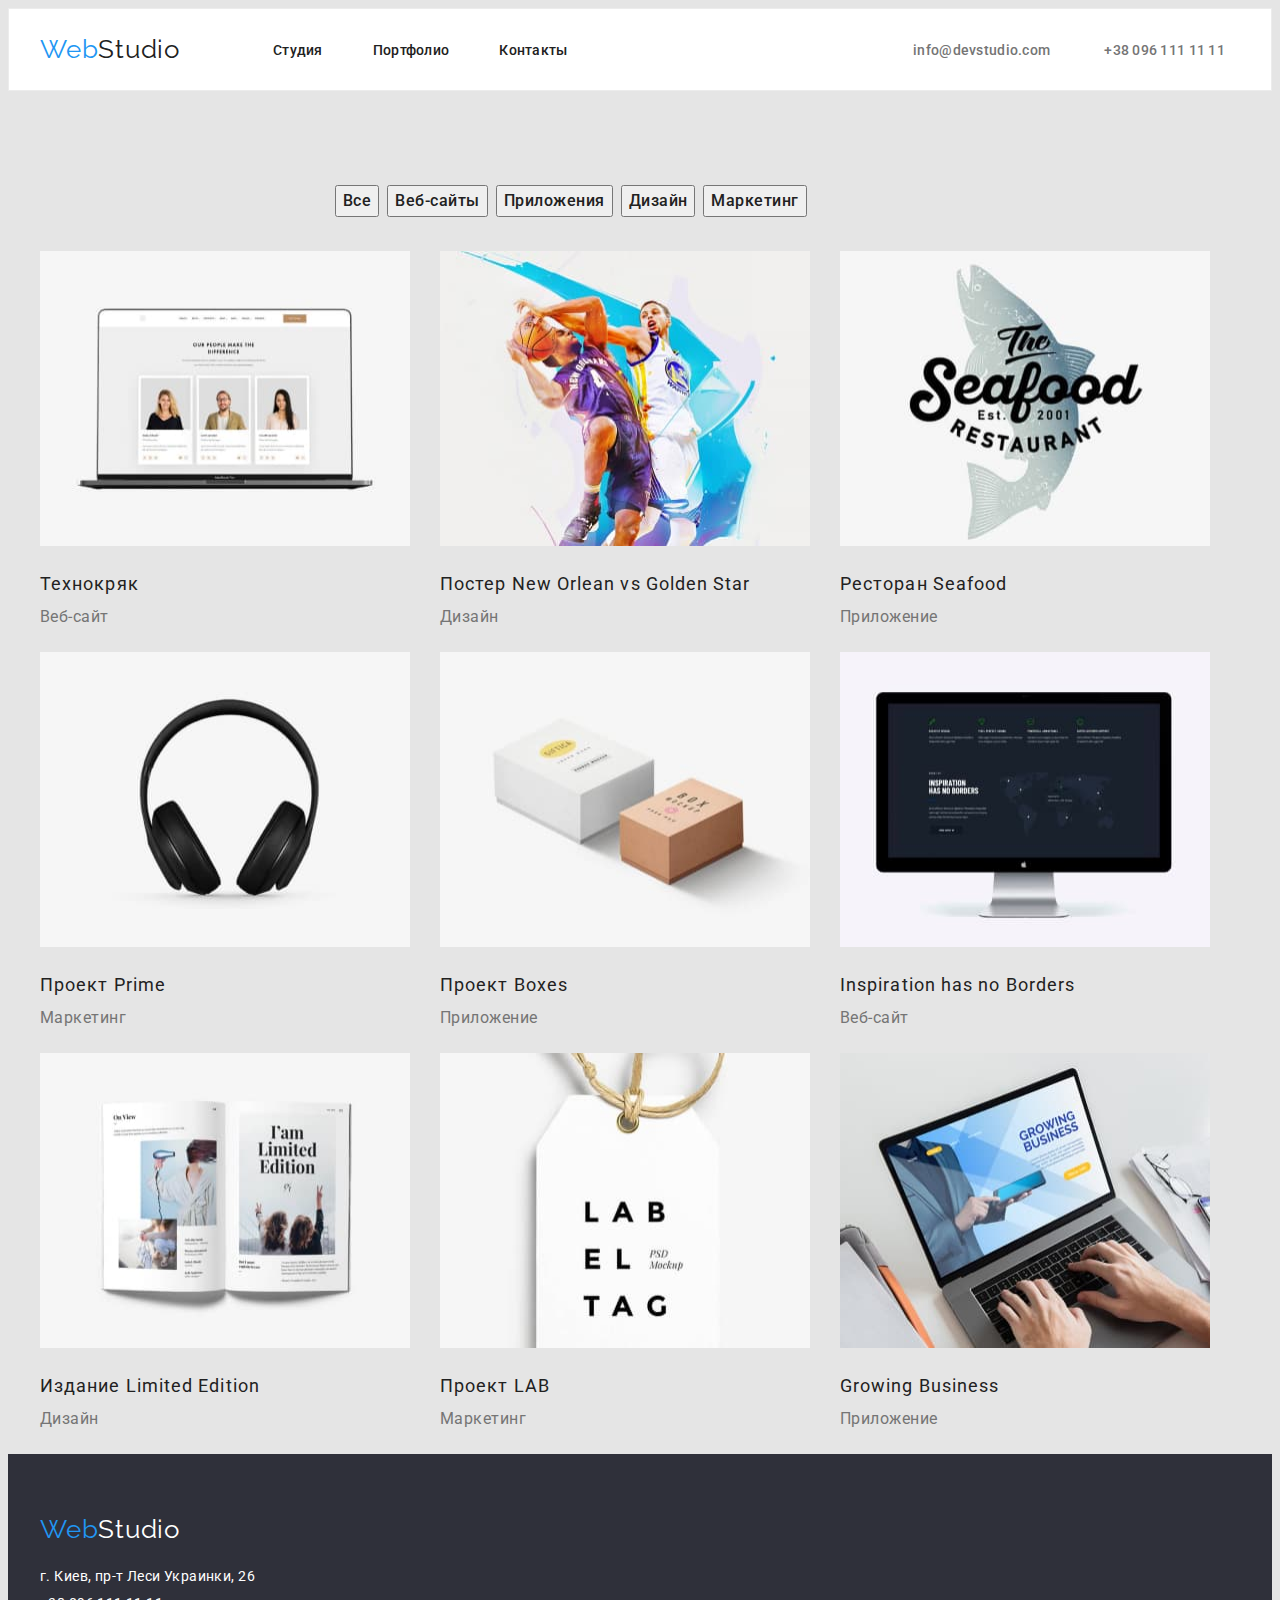
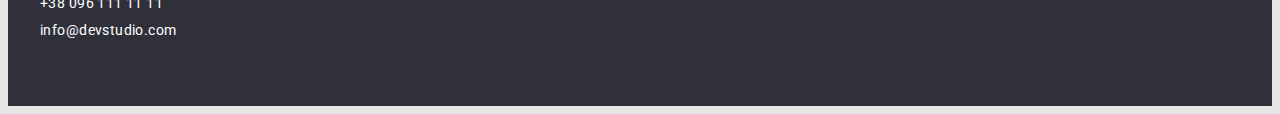
==== commit 49e6cf7e: "flex - footer portfolio" ====
--- a/portfolio.html
+++ b/portfolio.html
@@ -66,22 +66,22 @@
                         <img src="./images/restaurant.jpg" alt="restaurant" width="370" height="295">
                         <div class="work-text">
                         <p class="portfolio-title" >Ресторан Seafood</p>
-                        <p class="portfolio-text" >Приложение</
-                        </div>p>
+                        <p class="portfolio-text" >Приложение</p>
+                        </div>
                     </li>
                     <li class="work">
                         <img src="./images/earphone.jpg" alt="earphone" width="370" height="295">
                         <div class="work-text">
                         <p class="portfolio-title" >Проект Prime</p>
-                        <p class="portfolio-text" >Маркетинг</p
-                        </div>>
+                        <p class="portfolio-text" >Маркетинг</p>
+                        </div>
                     </li>
                     <li class="work">
                         <img src="./images/boxes.jpg" alt="boxes" width="370" height="295">
                         <div class="work-text">
                         <p class="portfolio-title" >Проект Boxes</p>
-                        <p class="portfolio-text" >Приложение</
-                        </div>p>
+                        <p class="portfolio-text" >Приложение</p>
+                        </div>
                     </li>
                     <li class="work">
                         <img src="./images/monitor.jpg" alt="monitor" width="370" height="295">
@@ -101,15 +101,15 @@
                         <img src="./images/label.jpg" alt="label" width="370" height="295">
                         <div class="work-text">
                         <p class="portfolio-title" >Проект LAB</p>
-                        <p class="portfolio-text" >Маркетинг</p
-                        </div>>
+                        <p class="portfolio-text" >Маркетинг</p>
+                        </div>
                     </li>
                     <li class="work">
                         <img src="./images/netbook.jpg" alt="netbook" width="370" height="295">
                         <div class="work-text">
                         <p class="portfolio-title" >Growing Business</p>
-                        <p class="portfolio-text" >Приложение</
-                        </div>p>
+                        <p class="portfolio-text" >Приложение</p>
+                        </div>
                     </li>
                     
                 </ul>
@@ -120,11 +120,12 @@
 
     <footer class="footer">
         <div class="container">
-                        <a class="link footer-logo" href=""><span class="logo-color">Web</span>Studio</a>
-            <a class="link-adress">г. Киев, пр-т Леси Украинки, 26</address>
-    
-            <a class="link footer-link-tel" href="tel:+38 096 111 11 11">+38 096 111 11 11</a>
-            <a class="link footer-link-mail" href="info@devstudio.com">info@devstudio.com</a>
+            <a class="link footer-logo" href=""><span class="logo-color">Web</span>Studio</a>
+            <div class="address">
+                <a class="link-adress">г. Киев, пр-т Леси Украинки, 26</address>
+                    <a class="link footer-link-tel" href="tel:+38 096 111 11 11">+38 096 111 11 11</a>
+                    <a class="link footer-link-mail" href="info@devstudio.com">info@devstudio.com</a>
+            </div>
         </div>
     </footer>
 </body>
--- a/css/styles.css
+++ b/css/styles.css
@@ -164,12 +164,14 @@
 }
 
 .section {
-  margin-bottom: 94px;
+  padding-bottom: 94px;
 }
 
 .list-section {
   display: flex;
   padding-top: 94px;
+  width: 1170px;
+  height: 101px;
 }
 
 .section-item {
@@ -192,6 +194,7 @@
 
 .activity {
   padding-bottom: 94px;
+  padding-top: 94px;
 }
 
 .activity-title {
@@ -208,6 +211,11 @@
   display: flex;
 }
 
+.activity-img {
+  width: 370px;
+  height: 294px;
+}
+
 .activity-img:not(:last-child) {
   margin-right: 30px;
 }
@@ -249,7 +257,7 @@
 
   color: var(--second-title-color);
   margin-top: 30px;
-  mp: 10px;
+  margin-bottom: 10px;
 }
 
 .team-position {
@@ -268,6 +276,7 @@
   background-color: #2f303a;
   padding-top: 60px;
   padding-bottom: 60px;
+  color: var(--second-title-color);
 }
 
 .footer-logo {
@@ -278,8 +287,12 @@
   color: var(--first-title-color);
 }
 
-.footer {
-  color: var(--second-title-color);
+.address {
+  display: flex;
+  flex-wrap: wrap;
+  width: 231px;
+  height: 81px;
+  padding-top: 20px;
 }
 
 .link-adress {
@@ -306,9 +319,10 @@
 }
 
 /*----------------------------PORTFOLIO----------------------------------*/
+
 .list-btn {
-  padding-top: 94px;
-  margin-bottom: 50px;
+  margin-top: 94px;
+  margin-bottom: 34px;
   display: flex;
   margin-left: 295px;
 }
@@ -319,6 +333,7 @@
 
 .list-work {
   display: flex;
+  flex-wrap: wrap;
 }
 
 .work:not(:nth-child(3n + 3)) {
